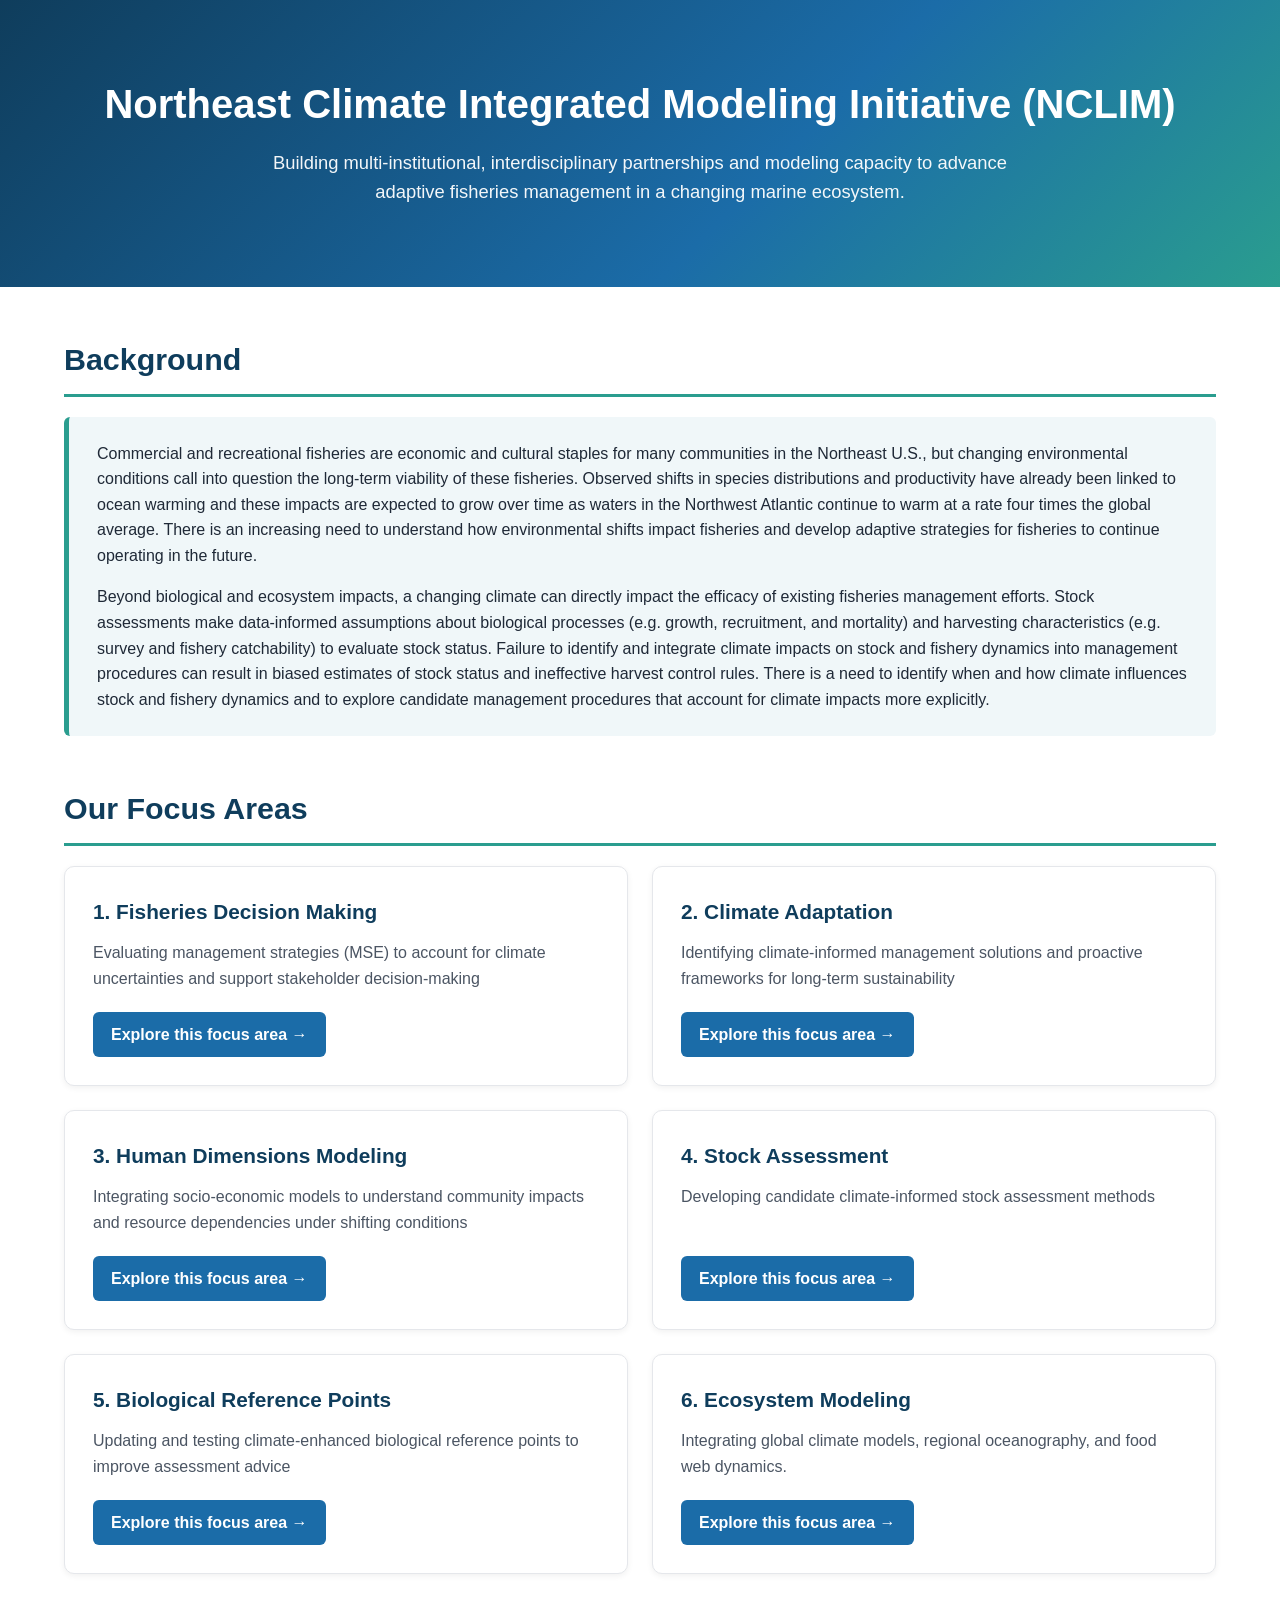
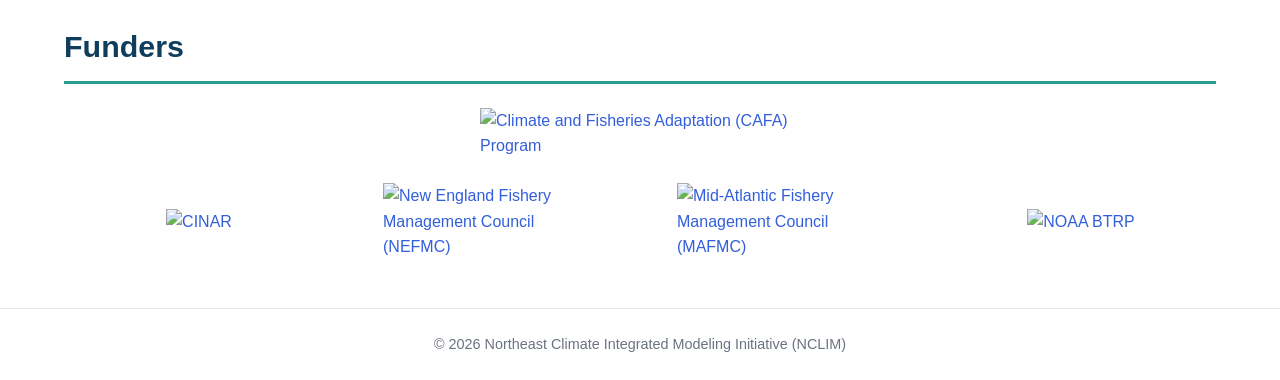
==== index.html @ 7ad449fa "first commit, testing of html file" ====
<!DOCTYPE html>
<html lang="en">
<head>
  <meta charset="UTF-8">
  <meta name="viewport" content="width=device-width, initial-scale=1.0">
  <title>Northeast Climate Integrated Modeling Initiative (NCLIM)</title>
  <style>
    /* ===== Base ===== */
    * {
      margin: 0;
      padding: 0;
      box-sizing: border-box;
    }

    body {
      font-family: -apple-system, BlinkMacSystemFont, "Segoe UI", Roboto, Helvetica, Arial, sans-serif;
      line-height: 1.6;
      color: #1f2937;
      background-color: #ffffff;
    }

    .container {
      max-width: 1200px;
      margin: 0 auto;
      padding: 0 24px;
    }

    a {
      color: #1d4ed8;
      text-decoration: none;
    }
    a:hover {
      text-decoration: underline;
    }

    /* ===== Hero banner ===== */
    .hero-banner {
      background: linear-gradient(135deg, #0f3d5c 0%, #1b6ca8 60%, #2a9d8f 100%);
      color: #ffffff;
      text-align: center;
      padding: 80px 24px;
    }

    .hero-banner h1 {
      font-size: 2.5rem;
      font-weight: 700;
      margin-bottom: 20px;
      line-height: 1.2;
    }

    .hero-banner p {
      font-size: 1.15rem;
      max-width: 800px;
      margin: 0 auto;
      opacity: 0.95;
    }

    /* ===== Section headings ===== */
    .background-heading {
      font-size: 1.9rem;
      font-weight: 700;
      color: #0f3d5c;
      margin: 48px 0 20px;
      padding-bottom: 10px;
      border-bottom: 3px solid #2a9d8f;
    }

    /* ===== Background callout ===== */
    .background-callout {
      background-color: #f0f7f9;
      border-left: 5px solid #2a9d8f;
      border-radius: 6px;
      padding: 24px 28px;
      margin-bottom: 40px;
    }

    .background-callout p {
      margin-bottom: 16px;
    }
    .background-callout p:last-child {
      margin-bottom: 0;
    }

    /* ===== Focus Areas ===== */
    .FocusArea-callout h2 {
      font-size: 1.9rem;
      font-weight: 700;
      color: #0f3d5c;
      margin: 48px 0 24px;
    }

    .grid {
      display: grid;
      grid-template-columns: 1fr;
      gap: 24px;
      margin-bottom: 24px;
    }

    @media (min-width: 768px) {
      .grid {
        grid-template-columns: repeat(2, 1fr);
      }
    }

    .category-card {
      background-color: #ffffff;
      border: 1px solid #e5e7eb;
      border-radius: 10px;
      box-shadow: 0 2px 6px rgba(0, 0, 0, 0.06);
      transition: box-shadow 0.2s ease, transform 0.2s ease;
      height: 100%;
    }

    .category-card:hover {
      box-shadow: 0 6px 16px rgba(0, 0, 0, 0.12);
      transform: translateY(-2px);
    }

    .card-body {
      padding: 28px;
      display: flex;
      flex-direction: column;
      height: 100%;
    }

    .card-body h3 {
      font-size: 1.3rem;
      color: #0f3d5c;
      margin-bottom: 12px;
    }

    .card-body p {
      margin-bottom: 20px;
      flex-grow: 1;
      color: #4b5563;
    }

    .btn-nclim {
      display: inline-block;
      background-color: #1b6ca8;
      color: #ffffff;
      padding: 10px 18px;
      border-radius: 6px;
      font-weight: 600;
      transition: background-color 0.2s ease;
      align-self: flex-start;
    }

    .btn-nclim:hover {
      background-color: #0f4d7a;
      text-decoration: none;
    }

    /* ===== Funders ===== */
    .funder-row-single {
      display: flex;
      justify-content: center;
      align-items: center;
      margin: 24px 0;
    }

    .funders-grid {
      display: grid;
      grid-template-columns: 1fr;
      gap: 24px;
      justify-items: center;
      align-items: center;
      margin-bottom: 48px;
    }

    @media (min-width: 768px) {
      .funders-grid {
        grid-template-columns: repeat(2, 1fr);
      }
    }

    @media (min-width: 1024px) {
      .funders-grid {
        grid-template-columns: repeat(4, 1fr);
      }
    }

    .funder-card {
      max-width: 220px;
      height: auto;
      opacity: 0.9;
      transition: opacity 0.2s ease;
    }
    .funder-card:hover {
      opacity: 1;
    }

    .funder-card-large {
      max-width: 320px;
      height: auto;
      opacity: 0.9;
      transition: opacity 0.2s ease;
    }
    .funder-card-large:hover {
      opacity: 1;
    }

    /* ===== Footer ===== */
    .site-footer {
      margin-top: 48px;
      padding: 24px 0;
      text-align: center;
      color: #6b7280;
      font-size: 0.9rem;
      border-top: 1px solid #e5e7eb;
    }
  </style>
</head>
<body>

  <!-- Hero Banner -->
  <section class="hero-banner">
    <h1>Northeast Climate Integrated Modeling Initiative (NCLIM)</h1>
    <p>Building multi-institutional, interdisciplinary partnerships and modeling capacity to advance adaptive fisheries management in a changing marine ecosystem.</p>
  </section>

  <div class="container">

    <!-- Background -->
    <h2 class="background-heading">Background</h2>

    <div class="background-callout">
      <p>Commercial and recreational fisheries are economic and cultural staples for many communities in the Northeast U.S., but changing environmental conditions call into question the long-term viability of these fisheries. Observed shifts in species distributions and productivity have already been linked to ocean warming and these impacts are expected to grow over time as waters in the Northwest Atlantic continue to warm at a rate four times the global average. There is an increasing need to understand how environmental shifts impact fisheries and develop adaptive strategies for fisheries to continue operating in the future.</p>
      <p>Beyond biological and ecosystem impacts, a changing climate can directly impact the efficacy of existing fisheries management efforts. Stock assessments make data-informed assumptions about biological processes (e.g. growth, recruitment, and mortality) and harvesting characteristics (e.g. survey and fishery catchability) to evaluate stock status. Failure to identify and integrate climate impacts on stock and fishery dynamics into management procedures can result in biased estimates of stock status and ineffective harvest control rules. There is a need to identify when and how climate influences stock and fishery dynamics and to explore candidate management procedures that account for climate impacts more explicitly.</p>
    </div>

    <!-- Focus Areas -->
    <h2 class="background-heading">Our Focus Areas</h2>

    <div class="grid">
      <div class="category-card">
        <div class="card-body">
          <h3>1. Fisheries Decision Making</h3>
          <p>Evaluating management strategies (MSE) to account for climate uncertainties and support stakeholder decision-making</p>
          <a class="btn-nclim" href="FisheriesDecisionMaking.html">Explore this focus area →</a>
        </div>
      </div>

      <div class="category-card">
        <div class="card-body">
          <h3>2. Climate Adaptation</h3>
          <p>Identifying climate-informed management solutions and proactive frameworks for long-term sustainability</p>
          <a class="btn-nclim" href="ClimateAdaptation.html">Explore this focus area →</a>
        </div>
      </div>

      <div class="category-card">
        <div class="card-body">
          <h3>3. Human Dimensions Modeling</h3>
          <p>Integrating socio-economic models to understand community impacts and resource dependencies under shifting conditions</p>
          <a class="btn-nclim" href="HumanDimensionsModeling.html">Explore this focus area →</a>
        </div>
      </div>

      <div class="category-card">
        <div class="card-body">
          <h3>4. Stock Assessment</h3>
          <p>Developing candidate climate-informed stock assessment methods</p>
          <a class="btn-nclim" href="StockAssessment.html">Explore this focus area →</a>
        </div>
      </div>

      <div class="category-card">
        <div class="card-body">
          <h3>5. Biological Reference Points</h3>
          <p>Updating and testing climate-enhanced biological reference points to improve assessment advice</p>
          <a class="btn-nclim" href="BiologicalReferencePoints.html">Explore this focus area →</a>
        </div>
      </div>

      <div class="category-card">
        <div class="card-body">
          <h3>6. Ecosystem Modeling</h3>
          <p>Integrating global climate models, regional oceanography, and food web dynamics.</p>
          <a class="btn-nclim" href="EcosystemModeling.html">Explore this focus area →</a>
        </div>
      </div>
    </div>

    <!-- Funders -->
    <h2 class="background-heading">Funders</h2>

    <div class="funder-row-single">
      <a href="#" target="_blank" rel="noopener">
        <img class="funder-card-large" src="Figures/Funders/CAFA_1.png" alt="Climate and Fisheries Adaptation (CAFA) Program">
      </a>
    </div>

    <div class="funders-grid">
      <a href="#" target="_blank" rel="noopener">
        <img class="funder-card" src="Figures/Funders/CINAR.png" alt="CINAR">
      </a>
      <a href="#" target="_blank" rel="noopener">
        <img class="funder-card" src="Figures/Funders/NEFMC1.png" alt="New England Fishery Management Council (NEFMC)">
      </a>
      <a href="#" target="_blank" rel="noopener">
        <img class="funder-card" src="Figures/Funders/MAFMC.png" alt="Mid-Atlantic Fishery Management Council (MAFMC)">
      </a>
      <a href="#" target="_blank" rel="noopener">
        <img class="funder-card" src="Figures/Funders/NOAA_BTRP.png" alt="NOAA BTRP">
      </a>
    </div>

  </div>

  <footer class="site-footer">
    <p>© <span id="year"></span> Northeast Climate Integrated Modeling Initiative (NCLIM)</p>
  </footer>

  <script>
    document.getElementById("year").textContent = new Date().getFullYear();
  </script>

</body>
</html>
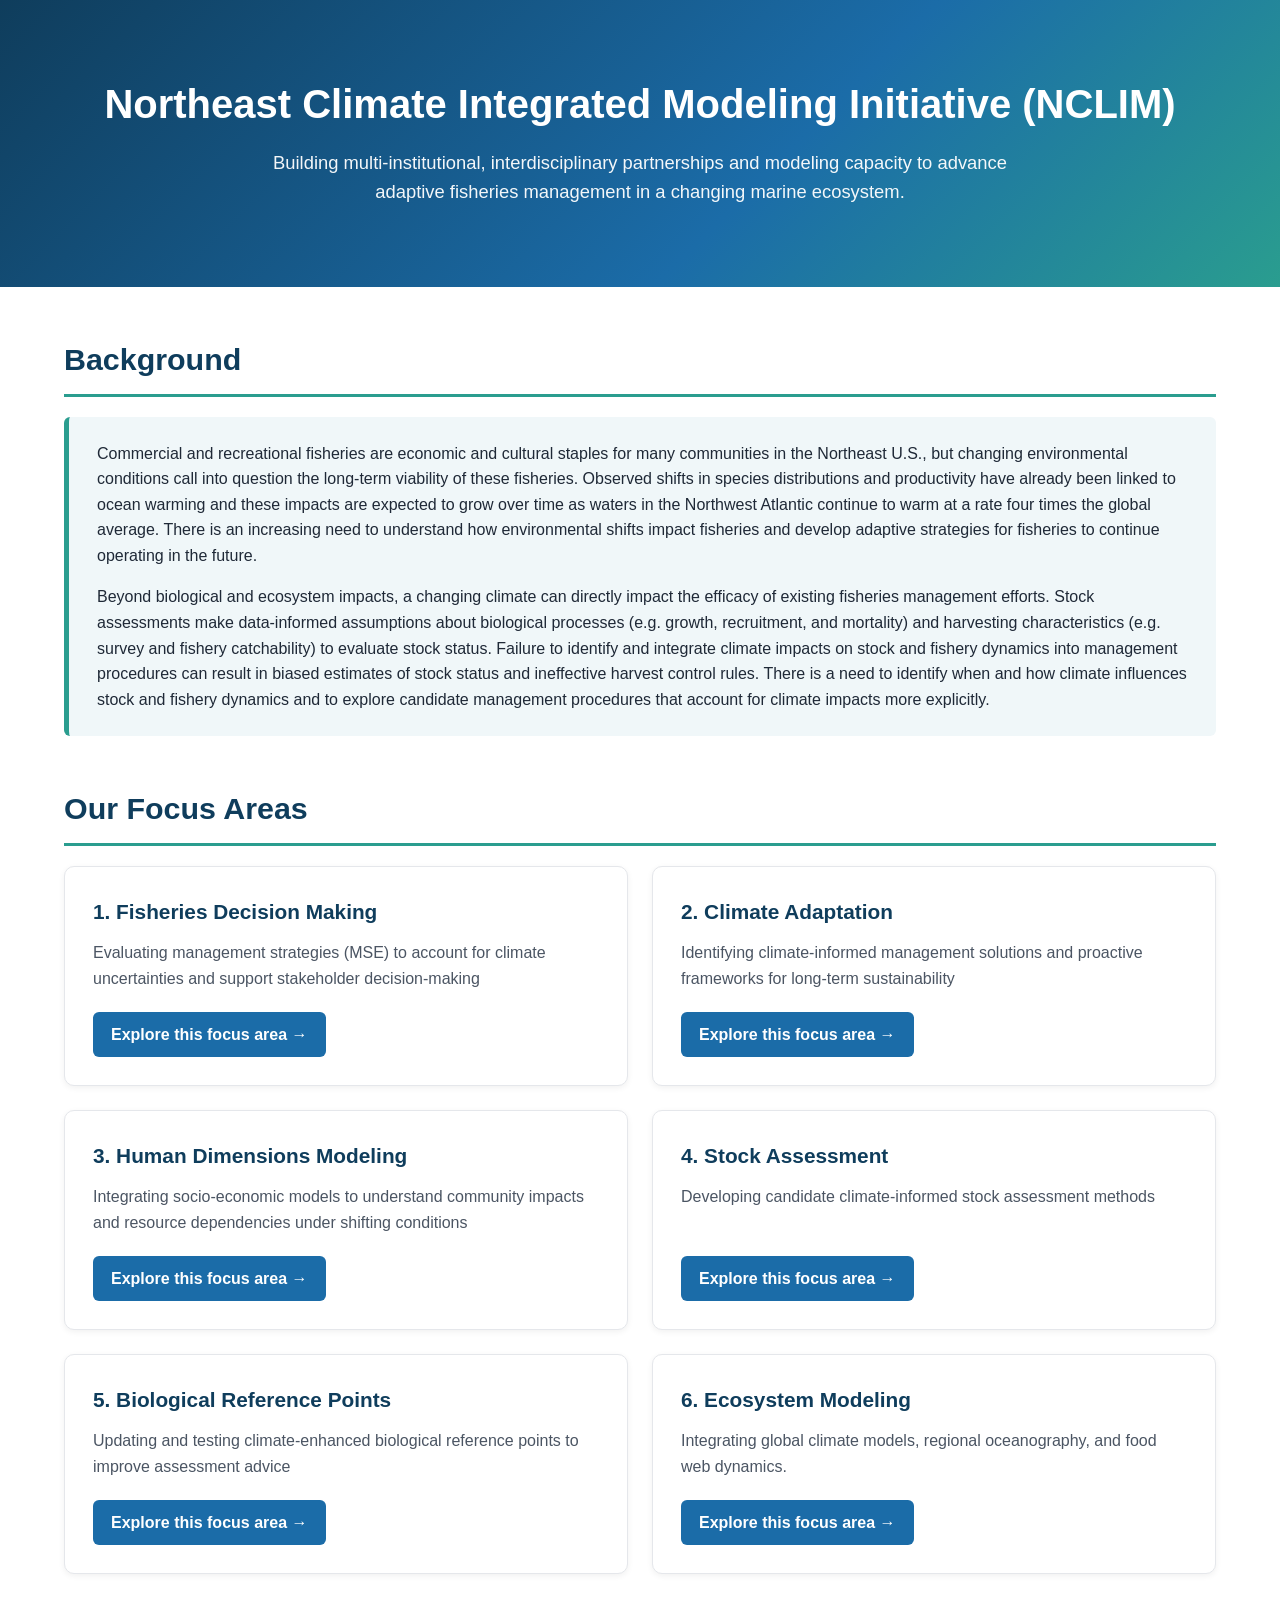
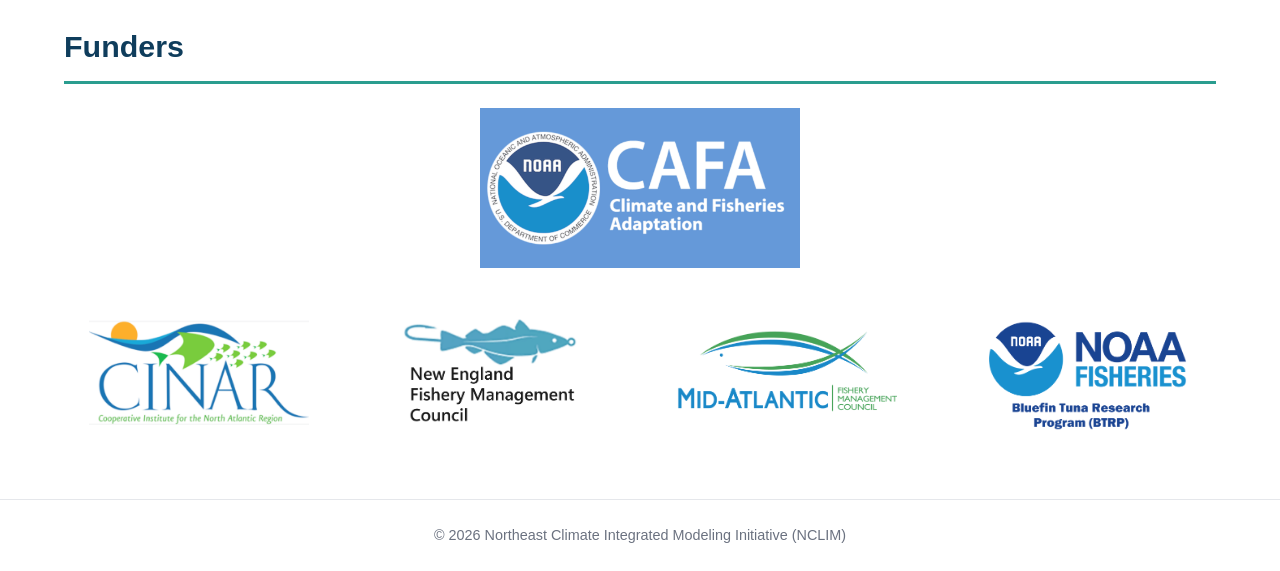
==== commit fdd3e387: "Initial commit, transferring html file from connect cloud repo to GitHub pages repo" ====
--- a/index.html
+++ b/index.html
@@ -286,22 +286,22 @@
     <h2 class="background-heading">Funders</h2>
 
     <div class="funder-row-single">
-      <a href="#" target="_blank" rel="noopener">
+      <a href="https://cpo.noaa.gov/divisions-programs/climate-and-societal-interactions/the-adaptation-sciences-program/climate-and-fisheries-adaptation-program/" target="_blank" rel="noopener">
         <img class="funder-card-large" src="Figures/Funders/CAFA_1.png" alt="Climate and Fisheries Adaptation (CAFA) Program">
       </a>
     </div>
 
     <div class="funders-grid">
-      <a href="#" target="_blank" rel="noopener">
+      <a href="https://website.whoi.edu/cinar/" target="_blank" rel="noopener">
         <img class="funder-card" src="Figures/Funders/CINAR.png" alt="CINAR">
       </a>
-      <a href="#" target="_blank" rel="noopener">
+      <a href="https://www.nefmc.org/" target="_blank" rel="noopener">
         <img class="funder-card" src="Figures/Funders/NEFMC1.png" alt="New England Fishery Management Council (NEFMC)">
       </a>
-      <a href="#" target="_blank" rel="noopener">
+      <a href="https://www.mafmc.org/" target="_blank" rel="noopener">
         <img class="funder-card" src="Figures/Funders/MAFMC.png" alt="Mid-Atlantic Fishery Management Council (MAFMC)">
       </a>
-      <a href="#" target="_blank" rel="noopener">
+      <a href="https://www.fisheries.noaa.gov/grant/bluefin-tuna-research-program" target="_blank" rel="noopener">
         <img class="funder-card" src="Figures/Funders/NOAA_BTRP.png" alt="NOAA BTRP">
       </a>
     </div>
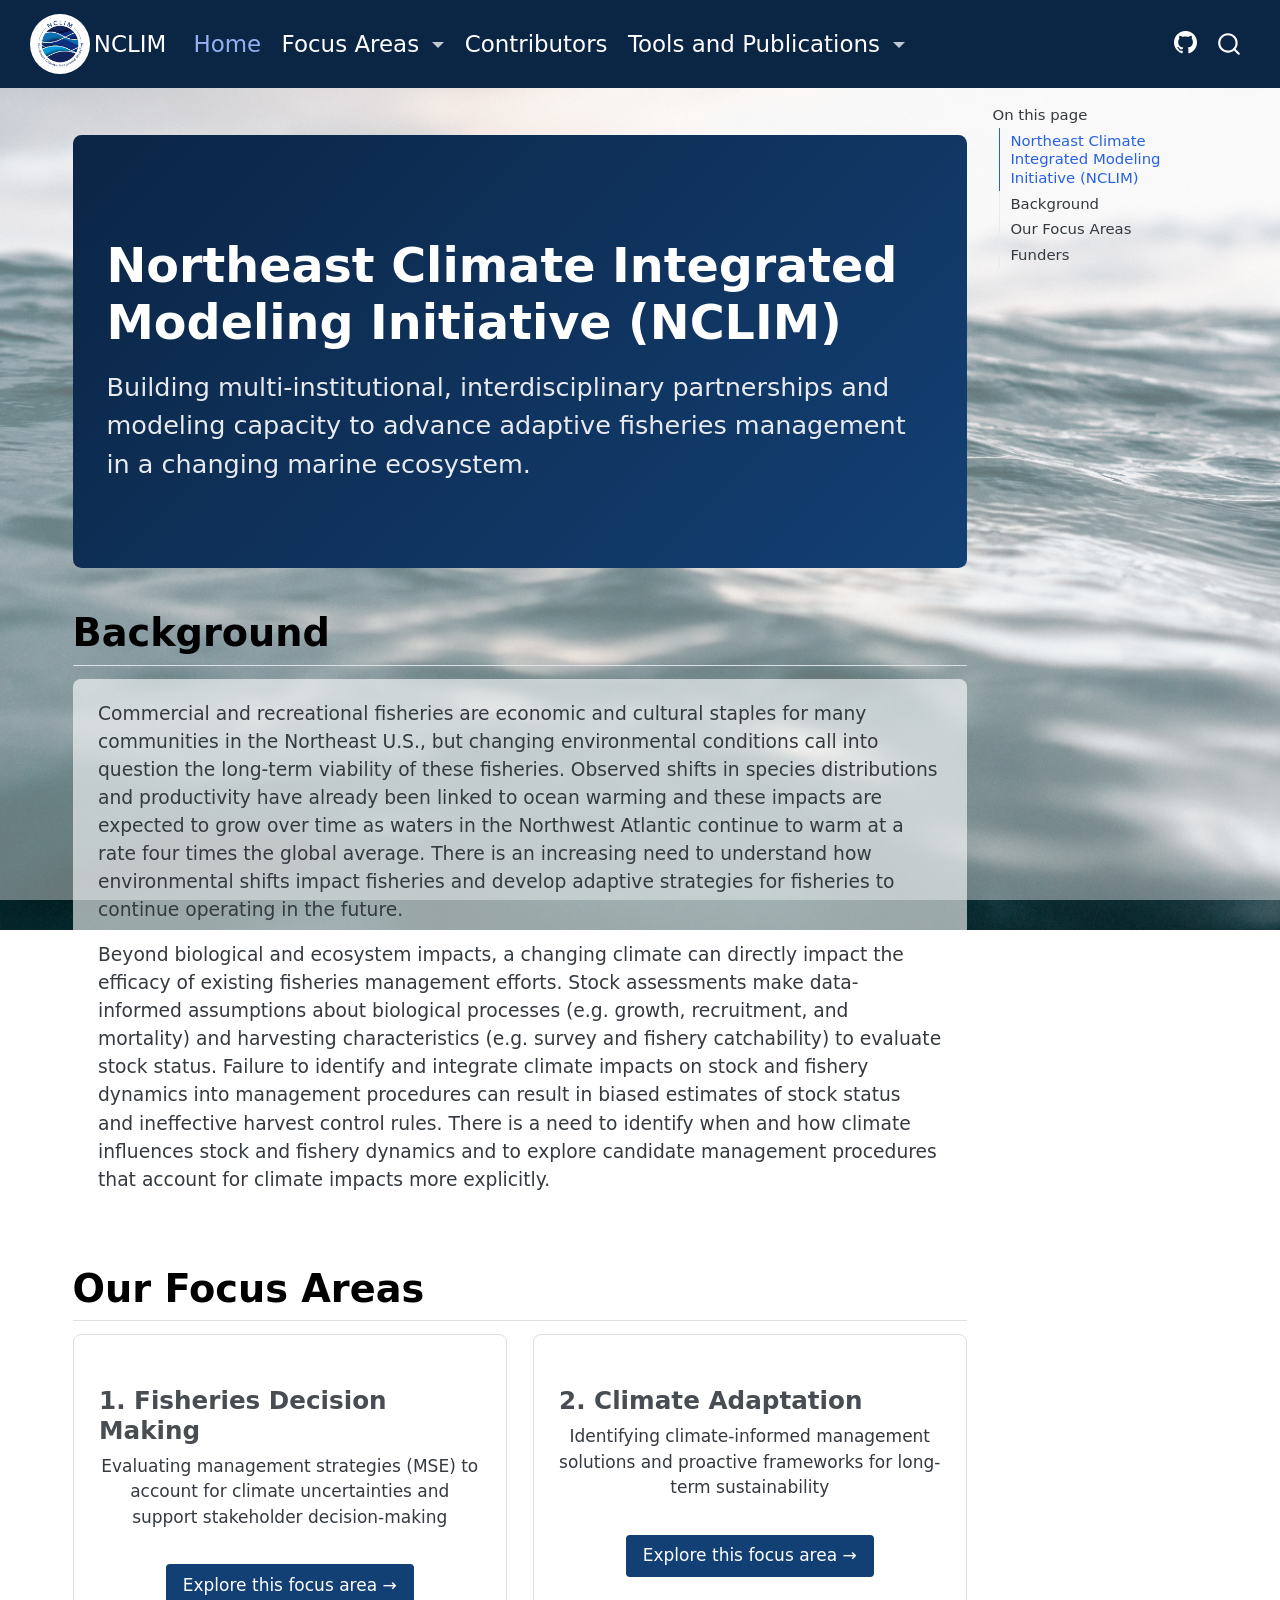
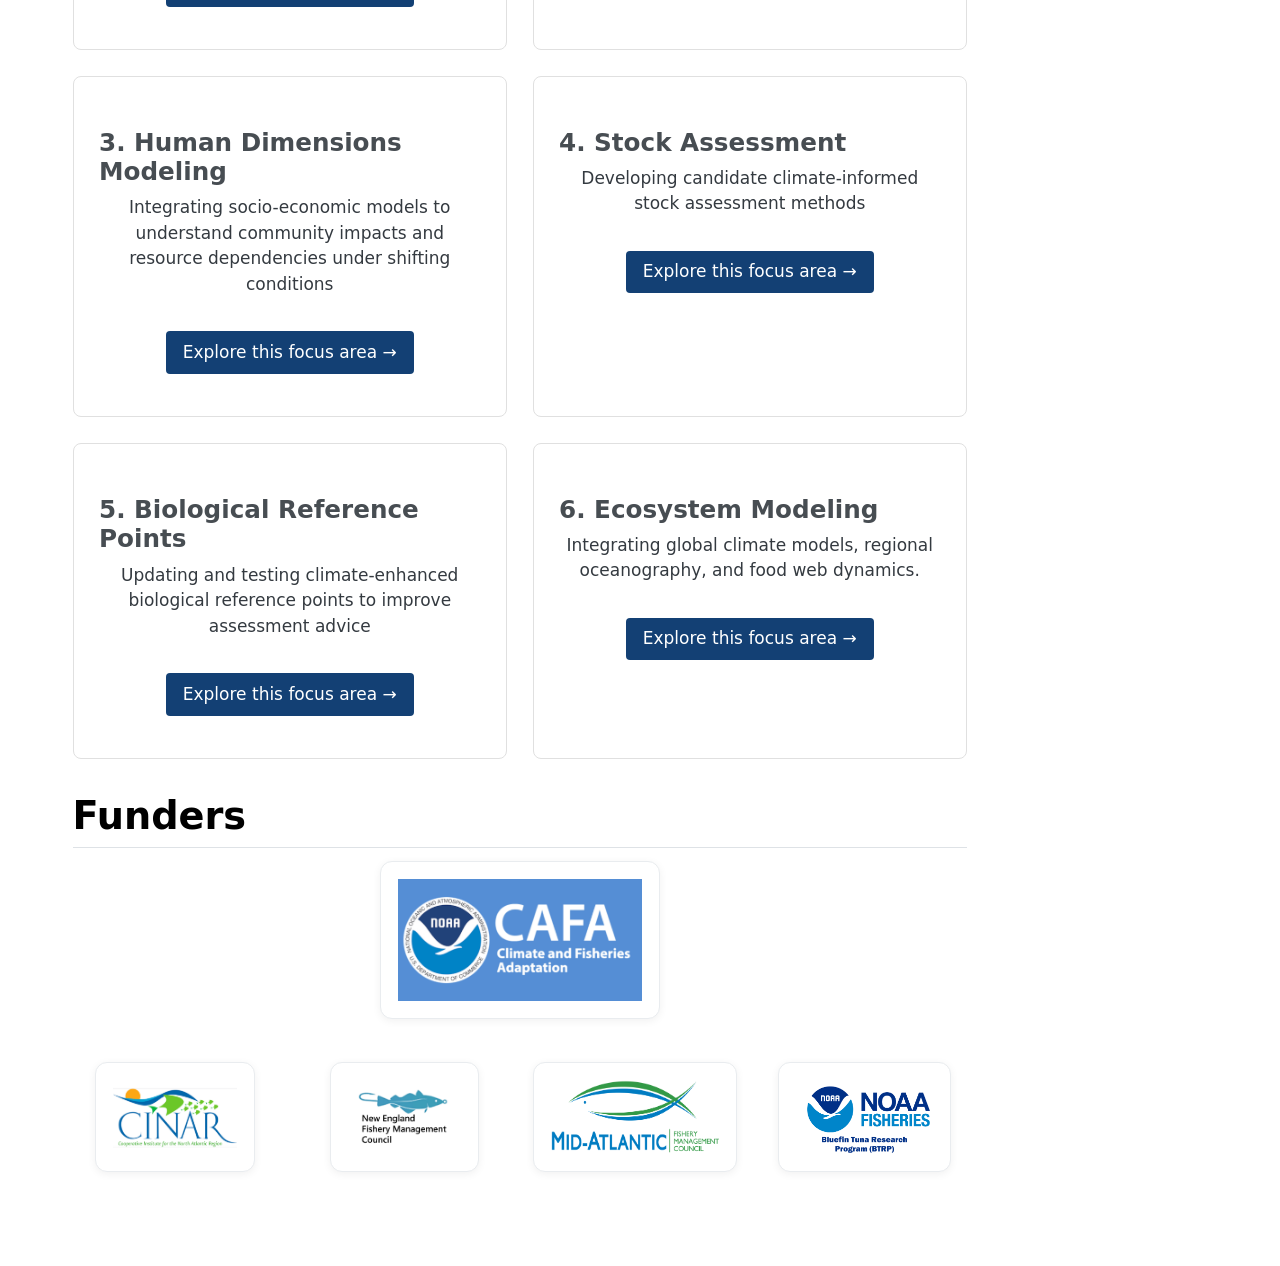
==== commit 6c9c7887: "linked to styles.css file to format properly" ====
--- a/index.html
+++ b/index.html
@@ -1,320 +1,682 @@
 <!DOCTYPE html>
-<html lang="en">
-<head>
-  <meta charset="UTF-8">
-  <meta name="viewport" content="width=device-width, initial-scale=1.0">
-  <title>Northeast Climate Integrated Modeling Initiative (NCLIM)</title>
-  <style>
-    /* ===== Base ===== */
-    * {
-      margin: 0;
-      padding: 0;
-      box-sizing: border-box;
-    }
-
-    body {
-      font-family: -apple-system, BlinkMacSystemFont, "Segoe UI", Roboto, Helvetica, Arial, sans-serif;
-      line-height: 1.6;
-      color: #1f2937;
-      background-color: #ffffff;
-    }
-
-    .container {
-      max-width: 1200px;
-      margin: 0 auto;
-      padding: 0 24px;
-    }
-
-    a {
-      color: #1d4ed8;
-      text-decoration: none;
-    }
-    a:hover {
-      text-decoration: underline;
-    }
-
-    /* ===== Hero banner ===== */
-    .hero-banner {
-      background: linear-gradient(135deg, #0f3d5c 0%, #1b6ca8 60%, #2a9d8f 100%);
-      color: #ffffff;
-      text-align: center;
-      padding: 80px 24px;
-    }
-
-    .hero-banner h1 {
-      font-size: 2.5rem;
-      font-weight: 700;
-      margin-bottom: 20px;
-      line-height: 1.2;
-    }
-
-    .hero-banner p {
-      font-size: 1.15rem;
-      max-width: 800px;
-      margin: 0 auto;
-      opacity: 0.95;
-    }
-
-    /* ===== Section headings ===== */
-    .background-heading {
-      font-size: 1.9rem;
-      font-weight: 700;
-      color: #0f3d5c;
-      margin: 48px 0 20px;
-      padding-bottom: 10px;
-      border-bottom: 3px solid #2a9d8f;
-    }
-
-    /* ===== Background callout ===== */
-    .background-callout {
-      background-color: #f0f7f9;
-      border-left: 5px solid #2a9d8f;
-      border-radius: 6px;
-      padding: 24px 28px;
-      margin-bottom: 40px;
-    }
-
-    .background-callout p {
-      margin-bottom: 16px;
-    }
-    .background-callout p:last-child {
-      margin-bottom: 0;
-    }
-
-    /* ===== Focus Areas ===== */
-    .FocusArea-callout h2 {
-      font-size: 1.9rem;
-      font-weight: 700;
-      color: #0f3d5c;
-      margin: 48px 0 24px;
-    }
-
-    .grid {
-      display: grid;
-      grid-template-columns: 1fr;
-      gap: 24px;
-      margin-bottom: 24px;
-    }
-
-    @media (min-width: 768px) {
-      .grid {
-        grid-template-columns: repeat(2, 1fr);
-      }
-    }
-
-    .category-card {
-      background-color: #ffffff;
-      border: 1px solid #e5e7eb;
-      border-radius: 10px;
-      box-shadow: 0 2px 6px rgba(0, 0, 0, 0.06);
-      transition: box-shadow 0.2s ease, transform 0.2s ease;
-      height: 100%;
-    }
-
-    .category-card:hover {
-      box-shadow: 0 6px 16px rgba(0, 0, 0, 0.12);
-      transform: translateY(-2px);
-    }
-
-    .card-body {
-      padding: 28px;
-      display: flex;
-      flex-direction: column;
-      height: 100%;
-    }
-
-    .card-body h3 {
-      font-size: 1.3rem;
-      color: #0f3d5c;
-      margin-bottom: 12px;
-    }
-
-    .card-body p {
-      margin-bottom: 20px;
-      flex-grow: 1;
-      color: #4b5563;
-    }
-
-    .btn-nclim {
-      display: inline-block;
-      background-color: #1b6ca8;
-      color: #ffffff;
-      padding: 10px 18px;
-      border-radius: 6px;
-      font-weight: 600;
-      transition: background-color 0.2s ease;
-      align-self: flex-start;
-    }
-
-    .btn-nclim:hover {
-      background-color: #0f4d7a;
-      text-decoration: none;
-    }
-
-    /* ===== Funders ===== */
-    .funder-row-single {
-      display: flex;
-      justify-content: center;
-      align-items: center;
-      margin: 24px 0;
-    }
-
-    .funders-grid {
-      display: grid;
-      grid-template-columns: 1fr;
-      gap: 24px;
-      justify-items: center;
-      align-items: center;
-      margin-bottom: 48px;
-    }
-
-    @media (min-width: 768px) {
-      .funders-grid {
-        grid-template-columns: repeat(2, 1fr);
-      }
-    }
-
-    @media (min-width: 1024px) {
-      .funders-grid {
-        grid-template-columns: repeat(4, 1fr);
-      }
-    }
-
-    .funder-card {
-      max-width: 220px;
-      height: auto;
-      opacity: 0.9;
-      transition: opacity 0.2s ease;
-    }
-    .funder-card:hover {
-      opacity: 1;
-    }
-
-    .funder-card-large {
-      max-width: 320px;
-      height: auto;
-      opacity: 0.9;
-      transition: opacity 0.2s ease;
-    }
-    .funder-card-large:hover {
-      opacity: 1;
-    }
-
-    /* ===== Footer ===== */
-    .site-footer {
-      margin-top: 48px;
-      padding: 24px 0;
-      text-align: center;
-      color: #6b7280;
-      font-size: 0.9rem;
-      border-top: 1px solid #e5e7eb;
-    }
-  </style>
+<html xmlns="http://www.w3.org/1999/xhtml" lang="en" xml:lang="en"><head>
+  
+<link rel="stylesheet" href="styles.css">
+
+<meta charset="utf-8">
+<meta name="generator" content="quarto-1.7.31">
+
+<meta name="viewport" content="width=device-width, initial-scale=1.0, user-scalable=yes">
+
+
+<title>NCLIM</title>
+<style>
+code{white-space: pre-wrap;}
+span.smallcaps{font-variant: small-caps;}
+div.columns{display: flex; gap: min(4vw, 1.5em);}
+div.column{flex: auto; overflow-x: auto;}
+div.hanging-indent{margin-left: 1.5em; text-indent: -1.5em;}
+ul.task-list{list-style: none;}
+ul.task-list li input[type="checkbox"] {
+  width: 0.8em;
+  margin: 0 0.8em 0.2em -1em; /* quarto-specific, see https://github.com/quarto-dev/quarto-cli/issues/4556 */ 
+  vertical-align: middle;
+}
+</style>
+
+
+<script src="site_libs/quarto-nav/quarto-nav.js"></script>
+<script src="site_libs/quarto-nav/headroom.min.js"></script>
+<script src="site_libs/clipboard/clipboard.min.js"></script>
+<script src="site_libs/quarto-search/autocomplete.umd.js"></script>
+<script src="site_libs/quarto-search/fuse.min.js"></script>
+<script src="site_libs/quarto-search/quarto-search.js"></script>
+<meta name="quarto:offset" content="./">
+<link href="./Figures/NCLIM_logo.png" rel="icon" type="image/png">
+<script src="site_libs/quarto-html/quarto.js" type="module"></script>
+<script src="site_libs/quarto-html/tabsets/tabsets.js" type="module"></script>
+<script src="site_libs/quarto-html/popper.min.js"></script>
+<script src="site_libs/quarto-html/tippy.umd.min.js"></script>
+<script src="site_libs/quarto-html/anchor.min.js"></script>
+<link href="site_libs/quarto-html/tippy.css" rel="stylesheet">
+<link href="site_libs/quarto-html/quarto-syntax-highlighting-e1a5c8363afafaef2c763b6775fbf3ca.css" rel="stylesheet" id="quarto-text-highlighting-styles">
+<script src="site_libs/bootstrap/bootstrap.min.js"></script>
+<link href="site_libs/bootstrap/bootstrap-icons.css" rel="stylesheet">
+<link href="site_libs/bootstrap/bootstrap-fe22d0e00b47e31b9695b964cd763892.min.css" rel="stylesheet" append-hash="true" id="quarto-bootstrap" data-mode="light">
+<script id="quarto-search-options" type="application/json">{
+  "location": "navbar",
+  "copy-button": false,
+  "collapse-after": 3,
+  "panel-placement": "end",
+  "type": "overlay",
+  "limit": 50,
+  "keyboard-shortcut": [
+    "f",
+    "/",
+    "s"
+  ],
+  "show-item-context": false,
+  "language": {
+    "search-no-results-text": "No results",
+    "search-matching-documents-text": "matching documents",
+    "search-copy-link-title": "Copy link to search",
+    "search-hide-matches-text": "Hide additional matches",
+    "search-more-match-text": "more match in this document",
+    "search-more-matches-text": "more matches in this document",
+    "search-clear-button-title": "Clear",
+    "search-text-placeholder": "",
+    "search-detached-cancel-button-title": "Cancel",
+    "search-submit-button-title": "Submit",
+    "search-label": "Search"
+  }
+}</script>
+
+
+<link rel="stylesheet" href="styles.css">
 </head>
-<body>
-
-  <!-- Hero Banner -->
-  <section class="hero-banner">
-    <h1>Northeast Climate Integrated Modeling Initiative (NCLIM)</h1>
-    <p>Building multi-institutional, interdisciplinary partnerships and modeling capacity to advance adaptive fisheries management in a changing marine ecosystem.</p>
-  </section>
-
-  <div class="container">
-
-    <!-- Background -->
-    <h2 class="background-heading">Background</h2>
-
-    <div class="background-callout">
-      <p>Commercial and recreational fisheries are economic and cultural staples for many communities in the Northeast U.S., but changing environmental conditions call into question the long-term viability of these fisheries. Observed shifts in species distributions and productivity have already been linked to ocean warming and these impacts are expected to grow over time as waters in the Northwest Atlantic continue to warm at a rate four times the global average. There is an increasing need to understand how environmental shifts impact fisheries and develop adaptive strategies for fisheries to continue operating in the future.</p>
-      <p>Beyond biological and ecosystem impacts, a changing climate can directly impact the efficacy of existing fisheries management efforts. Stock assessments make data-informed assumptions about biological processes (e.g. growth, recruitment, and mortality) and harvesting characteristics (e.g. survey and fishery catchability) to evaluate stock status. Failure to identify and integrate climate impacts on stock and fishery dynamics into management procedures can result in biased estimates of stock status and ineffective harvest control rules. There is a need to identify when and how climate influences stock and fishery dynamics and to explore candidate management procedures that account for climate impacts more explicitly.</p>
+
+<body class="nav-fixed quarto-light">
+
+<div id="quarto-search-results"></div>
+  <header id="quarto-header" class="headroom fixed-top">
+    <nav class="navbar navbar-expand-lg " data-bs-theme="dark">
+      <div class="navbar-container container-fluid">
+      <div class="navbar-brand-container mx-auto">
+    <a href="./index.html" class="navbar-brand navbar-brand-logo">
+    <img src="./Figures/NCLIM_logo.png" alt="" class="navbar-logo">
+    </a>
+    <a class="navbar-brand" href="./index.html">
+    <span class="navbar-title">NCLIM</span>
+    </a>
+  </div>
+            <div id="quarto-search" class="" title="Search"></div>
+          <button class="navbar-toggler" type="button" data-bs-toggle="collapse" data-bs-target="#navbarCollapse" aria-controls="navbarCollapse" role="menu" aria-expanded="false" aria-label="Toggle navigation" onclick="if (window.quartoToggleHeadroom) { window.quartoToggleHeadroom(); }">
+  <span class="navbar-toggler-icon"></span>
+</button>
+          <div class="collapse navbar-collapse" id="navbarCollapse">
+            <ul class="navbar-nav navbar-nav-scroll me-auto">
+  <li class="nav-item">
+    <a class="nav-link active" href="./index.html" aria-current="page"> 
+<span class="menu-text">Home</span></a>
+  </li>  
+  <li class="nav-item dropdown ">
+    <a class="nav-link dropdown-toggle" href="#" id="nav-menu-focus-areas" role="link" data-bs-toggle="dropdown" aria-expanded="false">
+ <span class="menu-text">Focus Areas</span>
+    </a>
+    <ul class="dropdown-menu" aria-labelledby="nav-menu-focus-areas">    
+        <li>
+    <a class="dropdown-item" href="./FisheriesDecisionMaking.html">
+ <span class="dropdown-text">Fisheries Decision Making</span></a>
+  </li>  
+        <li>
+    <a class="dropdown-item" href="./ClimateAdaptation.html">
+ <span class="dropdown-text">Climate Adaptation</span></a>
+  </li>  
+        <li>
+    <a class="dropdown-item" href="./HumanDimensionsModeling.qmd">
+ <span class="dropdown-text">Human Dimensions Modeling</span></a>
+  </li>  
+        <li>
+    <a class="dropdown-item" href="./BiologicalReferencePoints.html">
+ <span class="dropdown-text">Biological Reference Points</span></a>
+  </li>  
+        <li>
+    <a class="dropdown-item" href="./StockAssessment.qmd">
+ <span class="dropdown-text">Stock Assessment</span></a>
+  </li>  
+        <li>
+    <a class="dropdown-item" href="./EcosystemModeling.qmd">
+ <span class="dropdown-text">Ecosystem Modeling</span></a>
+  </li>  
+    </ul>
+  </li>
+  <li class="nav-item">
+    <a class="nav-link" href="./Contributors.html"> 
+<span class="menu-text">Contributors</span></a>
+  </li>  
+  <li class="nav-item dropdown ">
+    <a class="nav-link dropdown-toggle" href="#" id="nav-menu-tools-and-publications" role="link" data-bs-toggle="dropdown" aria-expanded="false">
+ <span class="menu-text">Tools and Publications</span>
+    </a>
+    <ul class="dropdown-menu" aria-labelledby="nav-menu-tools-and-publications">    
+        <li>
+    <a class="dropdown-item" href="./publications.html">
+ <span class="dropdown-text">Peer-Reviewed Publications</span></a>
+  </li>  
+        <li>
+    <a class="dropdown-item" href="./whitepapers.html">
+ <span class="dropdown-text">Reports and White Papers</span></a>
+  </li>  
+        <li>
+    <a class="dropdown-item" href="./projects.html">
+ <span class="dropdown-text">Project Pages</span></a>
+  </li>  
+    </ul>
+  </li>
+</ul>
+            <ul class="navbar-nav navbar-nav-scroll ms-auto">
+  <li class="nav-item compact">
+    <a class="nav-link" href="https://github.com/Northeast-Climate-Integrated-Modeling"> <i class="bi bi-github" role="img">
+</i> 
+<span class="menu-text"></span></a>
+  </li>  
+</ul>
+          </div> <!-- /navcollapse -->
+            <div class="quarto-navbar-tools">
+</div>
+      </div> <!-- /container-fluid -->
+    </nav>
+</header>
+<!-- content -->
+<div id="quarto-content" class="quarto-container page-columns page-rows-contents page-layout-full page-navbar">
+<!-- sidebar -->
+<!-- margin-sidebar -->
+    <div id="quarto-margin-sidebar" class="sidebar margin-sidebar">
+        <nav id="TOC" role="doc-toc" class="toc-active">
+    <h2 id="toc-title">On this page</h2>
+   
+  <ul>
+  <li><a href="#northeast-climate-integrated-modeling-initiative-nclim" id="toc-northeast-climate-integrated-modeling-initiative-nclim" class="nav-link active" data-scroll-target="#northeast-climate-integrated-modeling-initiative-nclim">Northeast Climate Integrated Modeling Initiative (NCLIM)</a></li>
+  <li><a href="#background" id="toc-background" class="nav-link" data-scroll-target="#background">Background</a></li>
+  <li><a href="#our-focus-areas" id="toc-our-focus-areas" class="nav-link" data-scroll-target="#our-focus-areas">Our Focus Areas</a></li>
+  <li><a href="#funders" id="toc-funders" class="nav-link" data-scroll-target="#funders">Funders</a></li>
+  </ul>
+</nav>
     </div>
-
-    <!-- Focus Areas -->
-    <h2 class="background-heading">Our Focus Areas</h2>
-
-    <div class="grid">
-      <div class="category-card">
-        <div class="card-body">
-          <h3>1. Fisheries Decision Making</h3>
-          <p>Evaluating management strategies (MSE) to account for climate uncertainties and support stakeholder decision-making</p>
-          <a class="btn-nclim" href="FisheriesDecisionMaking.html">Explore this focus area →</a>
-        </div>
-      </div>
-
-      <div class="category-card">
-        <div class="card-body">
-          <h3>2. Climate Adaptation</h3>
-          <p>Identifying climate-informed management solutions and proactive frameworks for long-term sustainability</p>
-          <a class="btn-nclim" href="ClimateAdaptation.html">Explore this focus area →</a>
-        </div>
-      </div>
-
-      <div class="category-card">
-        <div class="card-body">
-          <h3>3. Human Dimensions Modeling</h3>
-          <p>Integrating socio-economic models to understand community impacts and resource dependencies under shifting conditions</p>
-          <a class="btn-nclim" href="HumanDimensionsModeling.html">Explore this focus area →</a>
-        </div>
-      </div>
-
-      <div class="category-card">
-        <div class="card-body">
-          <h3>4. Stock Assessment</h3>
-          <p>Developing candidate climate-informed stock assessment methods</p>
-          <a class="btn-nclim" href="StockAssessment.html">Explore this focus area →</a>
-        </div>
-      </div>
-
-      <div class="category-card">
-        <div class="card-body">
-          <h3>5. Biological Reference Points</h3>
-          <p>Updating and testing climate-enhanced biological reference points to improve assessment advice</p>
-          <a class="btn-nclim" href="BiologicalReferencePoints.html">Explore this focus area →</a>
-        </div>
-      </div>
-
-      <div class="category-card">
-        <div class="card-body">
-          <h3>6. Ecosystem Modeling</h3>
-          <p>Integrating global climate models, regional oceanography, and food web dynamics.</p>
-          <a class="btn-nclim" href="EcosystemModeling.html">Explore this focus area →</a>
-        </div>
-      </div>
-    </div>
-
-    <!-- Funders -->
-    <h2 class="background-heading">Funders</h2>
-
-    <div class="funder-row-single">
-      <a href="https://cpo.noaa.gov/divisions-programs/climate-and-societal-interactions/the-adaptation-sciences-program/climate-and-fisheries-adaptation-program/" target="_blank" rel="noopener">
-        <img class="funder-card-large" src="Figures/Funders/CAFA_1.png" alt="Climate and Fisheries Adaptation (CAFA) Program">
-      </a>
-    </div>
-
-    <div class="funders-grid">
-      <a href="https://website.whoi.edu/cinar/" target="_blank" rel="noopener">
-        <img class="funder-card" src="Figures/Funders/CINAR.png" alt="CINAR">
-      </a>
-      <a href="https://www.nefmc.org/" target="_blank" rel="noopener">
-        <img class="funder-card" src="Figures/Funders/NEFMC1.png" alt="New England Fishery Management Council (NEFMC)">
-      </a>
-      <a href="https://www.mafmc.org/" target="_blank" rel="noopener">
-        <img class="funder-card" src="Figures/Funders/MAFMC.png" alt="Mid-Atlantic Fishery Management Council (MAFMC)">
-      </a>
-      <a href="https://www.fisheries.noaa.gov/grant/bluefin-tuna-research-program" target="_blank" rel="noopener">
-        <img class="funder-card" src="Figures/Funders/NOAA_BTRP.png" alt="NOAA BTRP">
-      </a>
-    </div>
-
-  </div>
-
-  <footer class="site-footer">
-    <p>© <span id="year"></span> Northeast Climate Integrated Modeling Initiative (NCLIM)</p>
-  </footer>
-
-  <script>
-    document.getElementById("year").textContent = new Date().getFullYear();
+<!-- main -->
+<main class="content column-page-left" id="quarto-document-content"><header id="title-block-header" class="quarto-title-block"></header>
+
+
+
+
+<section id="northeast-climate-integrated-modeling-initiative-nclim" class="level1 hero-banner">
+<h1>Northeast Climate Integrated Modeling Initiative (NCLIM)</h1>
+<p>Building multi-institutional, interdisciplinary partnerships and modeling capacity to advance adaptive fisheries management in a changing marine ecosystem.</p>
+</section>
+<section id="background" class="level2 background-heading">
+<h2 class="background-heading anchored" data-anchor-id="background">Background</h2>
+<div class="background-callout">
+<p>Commercial and recreational fisheries are economic and cultural staples for many communities in the Northeast U.S., but changing environmental conditions call into question the long-term viability of these fisheries. Observed shifts in species distributions and productivity have already been linked to ocean warming and these impacts are expected to grow over time as waters in the Northwest Atlantic continue to warm at a rate four times the global average. There is an increasing need to understand how environmental shifts impact fisheries and develop adaptive strategies for fisheries to continue operating in the future.</p>
+<p>Beyond biological and ecosystem impacts, a changing climate can directly impact the efficacy of existing fisheries management efforts. Stock assessments make data-informed assumptions about biological processes (e.g.&nbsp;growth, recruitment, and mortality) and harvesting characteristics (e.g.&nbsp;survey and fishery catchability) to evaluate stock status. Failure to identify and integrate climate impacts on stock and fishery dynamics into management procedures can result in biased estimates of stock status and ineffective harvest control rules. There is a need to identify when and how climate influences stock and fishery dynamics and to explore candidate management procedures that account for climate impacts more explicitly.</p>
+</div>
+</section>
+<section id="our-focus-areas" class="level2 FocusArea-callout">
+<h2 class="anchored" data-anchor-id="our-focus-areas">Our Focus Areas</h2>
+</section>
+<div class="grid">
+<div class="g-col-12 g-col-md-6">
+<div class="category-card">
+<section id="fisheries-decision-making" class="level3 card-body">
+<h3 class="anchored" data-anchor-id="fisheries-decision-making">1. Fisheries Decision Making</h3>
+<p>Evaluating management strategies (MSE) to account for climate uncertainties and support stakeholder decision-making</p>
+<p><a href="./FisheriesDecisionMaking.html" class="btn-nclim">Explore this focus area →</a></p>
+</section>
+</div>
+</div>
+<div class="g-col-12 g-col-md-6">
+<div class="category-card">
+<section id="climate-adaptation" class="level3 card-body">
+<h3 class="anchored" data-anchor-id="climate-adaptation">2. Climate Adaptation</h3>
+<p>Identifying climate-informed management solutions and proactive frameworks for long-term sustainability</p>
+<p><a href="./ClimateAdaptation.html" class="btn-nclim">Explore this focus area →</a></p>
+</section>
+</div>
+</div>
+<div class="g-col-12 g-col-md-6">
+<div class="category-card">
+<section id="human-dimensions-modeling" class="level3 card-body">
+<h3 class="anchored" data-anchor-id="human-dimensions-modeling">3. Human Dimensions Modeling</h3>
+<p>Integrating socio-economic models to understand community impacts and resource dependencies under shifting conditions</p>
+<p><a href="HumanDimensionsModeling.qmd" class="btn-nclim">Explore this focus area →</a></p>
+</section>
+</div>
+</div>
+<div class="g-col-12 g-col-md-6">
+<div class="category-card">
+<section id="stock-assessment" class="level3 card-body">
+<h3 class="anchored" data-anchor-id="stock-assessment">4. Stock Assessment</h3>
+<p>Developing candidate climate-informed stock assessment methods</p>
+<p><a href="StockAssessment.qmd" class="btn-nclim">Explore this focus area →</a></p>
+</section>
+</div>
+</div>
+<div class="g-col-12 g-col-md-6">
+<div class="category-card">
+<section id="biological-reference-points" class="level3 card-body">
+<h3 class="anchored" data-anchor-id="biological-reference-points">5. Biological Reference Points</h3>
+<p>Updating and testing climate-enhanced biological reference points to improve assessment advice</p>
+<p><a href="./BiologicalReferencePoints.html" class="btn-nclim">Explore this focus area →</a></p>
+</section>
+</div>
+</div>
+<div class="g-col-12 g-col-md-6">
+<div class="category-card">
+<section id="ecosystem-modeling" class="level3 card-body">
+<h3 class="anchored" data-anchor-id="ecosystem-modeling">6. Ecosystem Modeling</h3>
+<p>Integrating global climate models, regional oceanography, and food web dynamics.</p>
+<p><a href="EcosystemModeling.qmd" class="btn-nclim">Explore this focus area →</a></p>
+</section>
+</div>
+</div>
+</div>
+<section id="funders" class="level2 background-heading">
+<h2 class="background-heading anchored" data-anchor-id="funders">Funders</h2>
+<div class="funder-row-single">
+<p><a href="https://cpo.noaa.gov/divisions-programs/climate-and-societal-interactions/the-adaptation-sciences-program/climate-and-fisheries-adaptation-program/" target="_blank"><img src="Figures/Funders/CAFA_1.png" class="funder-card-large img-fluid" alt="Climate and Fisheries Adaptation (CAFA) Program"></a></p>
+</div>
+<div class="funders-grid">
+<p><a href="https://website.whoi.edu/cinar/" target="_blank"><img src="Figures/Funders/CINAR.png" class="funder-card img-fluid" alt="CINAR"></a></p>
+<p><a href="https://www.nefmc.org/" target="_blank"><img src="Figures/Funders/NEFMC1.png" class="funder-card img-fluid" alt="New England Fishery Management Council (NEFMC)"></a></p>
+<p><a href="https://www.mafmc.org/" target="_blank"><img src="Figures/Funders/MAFMC.png" class="funder-card img-fluid" alt="Mid-Atlantic Fishery Management Council (MAFMC)"></a></p>
+<p><a href="https://www.fisheries.noaa.gov/grant/bluefin-tuna-research-program" target="_blank"><img src="Figures/Funders/NOAA_BTRP.png" class="funder-card img-fluid" alt="https://www.fisheries.noaa.gov/grant/bluefin-tuna-research-program"></a></p>
+</div>
+
+
+</section>
+
+</main> <!-- /main -->
+<script id="quarto-html-after-body" type="application/javascript">
+  window.document.addEventListener("DOMContentLoaded", function (event) {
+    const icon = "";
+    const anchorJS = new window.AnchorJS();
+    anchorJS.options = {
+      placement: 'right',
+      icon: icon
+    };
+    anchorJS.add('.anchored');
+    const isCodeAnnotation = (el) => {
+      for (const clz of el.classList) {
+        if (clz.startsWith('code-annotation-')) {                     
+          return true;
+        }
+      }
+      return false;
+    }
+    const onCopySuccess = function(e) {
+      // button target
+      const button = e.trigger;
+      // don't keep focus
+      button.blur();
+      // flash "checked"
+      button.classList.add('code-copy-button-checked');
+      var currentTitle = button.getAttribute("title");
+      button.setAttribute("title", "Copied!");
+      let tooltip;
+      if (window.bootstrap) {
+        button.setAttribute("data-bs-toggle", "tooltip");
+        button.setAttribute("data-bs-placement", "left");
+        button.setAttribute("data-bs-title", "Copied!");
+        tooltip = new bootstrap.Tooltip(button, 
+          { trigger: "manual", 
+            customClass: "code-copy-button-tooltip",
+            offset: [0, -8]});
+        tooltip.show();    
+      }
+      setTimeout(function() {
+        if (tooltip) {
+          tooltip.hide();
+          button.removeAttribute("data-bs-title");
+          button.removeAttribute("data-bs-toggle");
+          button.removeAttribute("data-bs-placement");
+        }
+        button.setAttribute("title", currentTitle);
+        button.classList.remove('code-copy-button-checked');
+      }, 1000);
+      // clear code selection
+      e.clearSelection();
+    }
+    const getTextToCopy = function(trigger) {
+        const codeEl = trigger.previousElementSibling.cloneNode(true);
+        for (const childEl of codeEl.children) {
+          if (isCodeAnnotation(childEl)) {
+            childEl.remove();
+          }
+        }
+        return codeEl.innerText;
+    }
+    const clipboard = new window.ClipboardJS('.code-copy-button:not([data-in-quarto-modal])', {
+      text: getTextToCopy
+    });
+    clipboard.on('success', onCopySuccess);
+    if (window.document.getElementById('quarto-embedded-source-code-modal')) {
+      const clipboardModal = new window.ClipboardJS('.code-copy-button[data-in-quarto-modal]', {
+        text: getTextToCopy,
+        container: window.document.getElementById('quarto-embedded-source-code-modal')
+      });
+      clipboardModal.on('success', onCopySuccess);
+    }
+      var localhostRegex = new RegExp(/^(?:http|https):\/\/localhost\:?[0-9]*\//);
+      var mailtoRegex = new RegExp(/^mailto:/);
+        var filterRegex = new RegExp('/' + window.location.host + '/');
+      var isInternal = (href) => {
+          return filterRegex.test(href) || localhostRegex.test(href) || mailtoRegex.test(href);
+      }
+      // Inspect non-navigation links and adorn them if external
+     var links = window.document.querySelectorAll('a[href]:not(.nav-link):not(.navbar-brand):not(.toc-action):not(.sidebar-link):not(.sidebar-item-toggle):not(.pagination-link):not(.no-external):not([aria-hidden]):not(.dropdown-item):not(.quarto-navigation-tool):not(.about-link)');
+      for (var i=0; i<links.length; i++) {
+        const link = links[i];
+        if (!isInternal(link.href)) {
+          // undo the damage that might have been done by quarto-nav.js in the case of
+          // links that we want to consider external
+          if (link.dataset.originalHref !== undefined) {
+            link.href = link.dataset.originalHref;
+          }
+        }
+      }
+    function tippyHover(el, contentFn, onTriggerFn, onUntriggerFn) {
+      const config = {
+        allowHTML: true,
+        maxWidth: 500,
+        delay: 100,
+        arrow: false,
+        appendTo: function(el) {
+            return el.parentElement;
+        },
+        interactive: true,
+        interactiveBorder: 10,
+        theme: 'quarto',
+        placement: 'bottom-start',
+      };
+      if (contentFn) {
+        config.content = contentFn;
+      }
+      if (onTriggerFn) {
+        config.onTrigger = onTriggerFn;
+      }
+      if (onUntriggerFn) {
+        config.onUntrigger = onUntriggerFn;
+      }
+      window.tippy(el, config); 
+    }
+    const noterefs = window.document.querySelectorAll('a[role="doc-noteref"]');
+    for (var i=0; i<noterefs.length; i++) {
+      const ref = noterefs[i];
+      tippyHover(ref, function() {
+        // use id or data attribute instead here
+        let href = ref.getAttribute('data-footnote-href') || ref.getAttribute('href');
+        try { href = new URL(href).hash; } catch {}
+        const id = href.replace(/^#\/?/, "");
+        const note = window.document.getElementById(id);
+        if (note) {
+          return note.innerHTML;
+        } else {
+          return "";
+        }
+      });
+    }
+    const xrefs = window.document.querySelectorAll('a.quarto-xref');
+    const processXRef = (id, note) => {
+      // Strip column container classes
+      const stripColumnClz = (el) => {
+        el.classList.remove("page-full", "page-columns");
+        if (el.children) {
+          for (const child of el.children) {
+            stripColumnClz(child);
+          }
+        }
+      }
+      stripColumnClz(note)
+      if (id === null || id.startsWith('sec-')) {
+        // Special case sections, only their first couple elements
+        const container = document.createElement("div");
+        if (note.children && note.children.length > 2) {
+          container.appendChild(note.children[0].cloneNode(true));
+          for (let i = 1; i < note.children.length; i++) {
+            const child = note.children[i];
+            if (child.tagName === "P" && child.innerText === "") {
+              continue;
+            } else {
+              container.appendChild(child.cloneNode(true));
+              break;
+            }
+          }
+          if (window.Quarto?.typesetMath) {
+            window.Quarto.typesetMath(container);
+          }
+          return container.innerHTML
+        } else {
+          if (window.Quarto?.typesetMath) {
+            window.Quarto.typesetMath(note);
+          }
+          return note.innerHTML;
+        }
+      } else {
+        // Remove any anchor links if they are present
+        const anchorLink = note.querySelector('a.anchorjs-link');
+        if (anchorLink) {
+          anchorLink.remove();
+        }
+        if (window.Quarto?.typesetMath) {
+          window.Quarto.typesetMath(note);
+        }
+        if (note.classList.contains("callout")) {
+          return note.outerHTML;
+        } else {
+          return note.innerHTML;
+        }
+      }
+    }
+    for (var i=0; i<xrefs.length; i++) {
+      const xref = xrefs[i];
+      tippyHover(xref, undefined, function(instance) {
+        instance.disable();
+        let url = xref.getAttribute('href');
+        let hash = undefined; 
+        if (url.startsWith('#')) {
+          hash = url;
+        } else {
+          try { hash = new URL(url).hash; } catch {}
+        }
+        if (hash) {
+          const id = hash.replace(/^#\/?/, "");
+          const note = window.document.getElementById(id);
+          if (note !== null) {
+            try {
+              const html = processXRef(id, note.cloneNode(true));
+              instance.setContent(html);
+            } finally {
+              instance.enable();
+              instance.show();
+            }
+          } else {
+            // See if we can fetch this
+            fetch(url.split('#')[0])
+            .then(res => res.text())
+            .then(html => {
+              const parser = new DOMParser();
+              const htmlDoc = parser.parseFromString(html, "text/html");
+              const note = htmlDoc.getElementById(id);
+              if (note !== null) {
+                const html = processXRef(id, note);
+                instance.setContent(html);
+              } 
+            }).finally(() => {
+              instance.enable();
+              instance.show();
+            });
+          }
+        } else {
+          // See if we can fetch a full url (with no hash to target)
+          // This is a special case and we should probably do some content thinning / targeting
+          fetch(url)
+          .then(res => res.text())
+          .then(html => {
+            const parser = new DOMParser();
+            const htmlDoc = parser.parseFromString(html, "text/html");
+            const note = htmlDoc.querySelector('main.content');
+            if (note !== null) {
+              // This should only happen for chapter cross references
+              // (since there is no id in the URL)
+              // remove the first header
+              if (note.children.length > 0 && note.children[0].tagName === "HEADER") {
+                note.children[0].remove();
+              }
+              const html = processXRef(null, note);
+              instance.setContent(html);
+            } 
+          }).finally(() => {
+            instance.enable();
+            instance.show();
+          });
+        }
+      }, function(instance) {
+      });
+    }
+        let selectedAnnoteEl;
+        const selectorForAnnotation = ( cell, annotation) => {
+          let cellAttr = 'data-code-cell="' + cell + '"';
+          let lineAttr = 'data-code-annotation="' +  annotation + '"';
+          const selector = 'span[' + cellAttr + '][' + lineAttr + ']';
+          return selector;
+        }
+        const selectCodeLines = (annoteEl) => {
+          const doc = window.document;
+          const targetCell = annoteEl.getAttribute("data-target-cell");
+          const targetAnnotation = annoteEl.getAttribute("data-target-annotation");
+          const annoteSpan = window.document.querySelector(selectorForAnnotation(targetCell, targetAnnotation));
+          const lines = annoteSpan.getAttribute("data-code-lines").split(",");
+          const lineIds = lines.map((line) => {
+            return targetCell + "-" + line;
+          })
+          let top = null;
+          let height = null;
+          let parent = null;
+          if (lineIds.length > 0) {
+              //compute the position of the single el (top and bottom and make a div)
+              const el = window.document.getElementById(lineIds[0]);
+              top = el.offsetTop;
+              height = el.offsetHeight;
+              parent = el.parentElement.parentElement;
+            if (lineIds.length > 1) {
+              const lastEl = window.document.getElementById(lineIds[lineIds.length - 1]);
+              const bottom = lastEl.offsetTop + lastEl.offsetHeight;
+              height = bottom - top;
+            }
+            if (top !== null && height !== null && parent !== null) {
+              // cook up a div (if necessary) and position it 
+              let div = window.document.getElementById("code-annotation-line-highlight");
+              if (div === null) {
+                div = window.document.createElement("div");
+                div.setAttribute("id", "code-annotation-line-highlight");
+                div.style.position = 'absolute';
+                parent.appendChild(div);
+              }
+              div.style.top = top - 2 + "px";
+              div.style.height = height + 4 + "px";
+              div.style.left = 0;
+              let gutterDiv = window.document.getElementById("code-annotation-line-highlight-gutter");
+              if (gutterDiv === null) {
+                gutterDiv = window.document.createElement("div");
+                gutterDiv.setAttribute("id", "code-annotation-line-highlight-gutter");
+                gutterDiv.style.position = 'absolute';
+                const codeCell = window.document.getElementById(targetCell);
+                const gutter = codeCell.querySelector('.code-annotation-gutter');
+                gutter.appendChild(gutterDiv);
+              }
+              gutterDiv.style.top = top - 2 + "px";
+              gutterDiv.style.height = height + 4 + "px";
+            }
+            selectedAnnoteEl = annoteEl;
+          }
+        };
+        const unselectCodeLines = () => {
+          const elementsIds = ["code-annotation-line-highlight", "code-annotation-line-highlight-gutter"];
+          elementsIds.forEach((elId) => {
+            const div = window.document.getElementById(elId);
+            if (div) {
+              div.remove();
+            }
+          });
+          selectedAnnoteEl = undefined;
+        };
+          // Handle positioning of the toggle
+      window.addEventListener(
+        "resize",
+        throttle(() => {
+          elRect = undefined;
+          if (selectedAnnoteEl) {
+            selectCodeLines(selectedAnnoteEl);
+          }
+        }, 10)
+      );
+      function throttle(fn, ms) {
+      let throttle = false;
+      let timer;
+        return (...args) => {
+          if(!throttle) { // first call gets through
+              fn.apply(this, args);
+              throttle = true;
+          } else { // all the others get throttled
+              if(timer) clearTimeout(timer); // cancel #2
+              timer = setTimeout(() => {
+                fn.apply(this, args);
+                timer = throttle = false;
+              }, ms);
+          }
+        };
+      }
+        // Attach click handler to the DT
+        const annoteDls = window.document.querySelectorAll('dt[data-target-cell]');
+        for (const annoteDlNode of annoteDls) {
+          annoteDlNode.addEventListener('click', (event) => {
+            const clickedEl = event.target;
+            if (clickedEl !== selectedAnnoteEl) {
+              unselectCodeLines();
+              const activeEl = window.document.querySelector('dt[data-target-cell].code-annotation-active');
+              if (activeEl) {
+                activeEl.classList.remove('code-annotation-active');
+              }
+              selectCodeLines(clickedEl);
+              clickedEl.classList.add('code-annotation-active');
+            } else {
+              // Unselect the line
+              unselectCodeLines();
+              clickedEl.classList.remove('code-annotation-active');
+            }
+          });
+        }
+    const findCites = (el) => {
+      const parentEl = el.parentElement;
+      if (parentEl) {
+        const cites = parentEl.dataset.cites;
+        if (cites) {
+          return {
+            el,
+            cites: cites.split(' ')
+          };
+        } else {
+          return findCites(el.parentElement)
+        }
+      } else {
+        return undefined;
+      }
+    };
+    var bibliorefs = window.document.querySelectorAll('a[role="doc-biblioref"]');
+    for (var i=0; i<bibliorefs.length; i++) {
+      const ref = bibliorefs[i];
+      const citeInfo = findCites(ref);
+      if (citeInfo) {
+        tippyHover(citeInfo.el, function() {
+          var popup = window.document.createElement('div');
+          citeInfo.cites.forEach(function(cite) {
+            var citeDiv = window.document.createElement('div');
+            citeDiv.classList.add('hanging-indent');
+            citeDiv.classList.add('csl-entry');
+            var biblioDiv = window.document.getElementById('ref-' + cite);
+            if (biblioDiv) {
+              citeDiv.innerHTML = biblioDiv.innerHTML;
+            }
+            popup.appendChild(citeDiv);
+          });
+          return popup.innerHTML;
+        });
+      }
+    }
+  });
   </script>
-
-</body>
-</html>
+</div> <!-- /content -->
+
+
+
+
+</body></html>
--- a/styles.css
+++ b/styles.css
@@ -0,0 +1,503 @@
+/* Increase text size of navigation links */
+.navbar-nav .nav-link {
+  font-size: 1.35rem !important; /* Default is ~0.9rem to 1rem */
+  font-weight: 400 !important;   /* not bolded*/
+}
+/* Increase text size of the site title/brand text (if displayed next to logo) */
+.navbar-brand {
+  font-size: 1.35rem !important;
+  font-weight: 400 !important;
+}
+/* Add a white rounded background badge to the navbar logo */
+.navbar-brand img,
+.navbar-logo {
+  background-color: #ffffff !important;
+  max-height: none !important; /* Overrides Quarto's hidden height cap so the image can be resized to be larger */
+  padding: 0px;           /* Inner spacing around the logo */
+  border-radius: 100px;         /* Rounded corners */
+  width:60px !important;      /* Sets equal width and height */
+  height: 60px !important;
+  object-fit: contain;         /* Ensures the circular logo fits cleanly inside */
+  display: inline-block;
+  vertical-align: middle;
+}
+
+/* Full Homepage Transparent Background */
+body {
+  background-image: linear-gradient(rgba(255, 255, 255, 0.4), rgba(255, 255, 255, 0.4)), 
+                    url('Figures/OceanWaterBanner.jpg');
+  background-size: cover;
+  background-position: center;
+  background-repeat: no-repeat;
+  background-attachment: fixed; /* Keeps background stationary while scrolling */
+}
+/* Increase the size of the main page title */
+header.quarto-title-block .title,
+.quarto-title .title,
+h1.title {
+  font-size: 3rem !important;   /* Default is ~2.25rem to 2.5rem */
+  font-weight: 800 !important;  /* Keeps it bold and clear */
+}
+/* Custom Hero Section */
+.hero-banner {
+  background: linear-gradient(135deg, #0b2545 0%, #134074 100%);
+  color: #ffffff;
+  padding: 4rem 2rem;
+  border-radius: 0.5rem;
+  margin-bottom: 2.5rem;
+}
+
+.hero-banner h1 {
+  font-size: 2.8rem;
+  font-weight: 700;
+  color: #ffffff;
+}
+
+.hero-banner p {
+  font-size: 1.5rem;
+  max-width: 800px;
+  opacity: 0.9;
+}
+
+/* Category Grid & Cards Layout */
+.category-card {
+  transition: transform 0.2s ease-in-out, box-shadow 0.2s ease-in-out;
+  border: 1px solid #e0e0e0;
+  border-radius: 8px;
+  overflow: hidden;
+  height: 100%;
+  background-color: #ffffff;
+}
+
+.category-card:hover {
+  transform: translateY(-4px);
+  box-shadow: 0 8px 16px rgba(0, 0, 0, 0.12);
+}
+
+.category-card .card-body {
+  padding: 1.5rem;
+}
+
+.category-card .card-title {
+  font-weight: 600;
+  color: #0b2545;
+  margin-bottom: 0.75rem;
+}
+
+.btn-nclim {
+  background-color: #134074;
+  color: white;
+  border-radius: 4px;
+  padding: 0.5rem 1rem;
+  text-decoration: none;
+  display: inline-block;
+  margin-top: 1rem;
+}
+
+.btn-nclim:hover {
+  background-color: #8da9c4;
+  color: #0b2545;
+}
+
+/* Ensure category cards stand out cleanly over the image background */
+.category-card {
+  background-color: rgba(255, 255, 255, 0.6) !important; /* Slightly solid white backing for card readability */
+}
+
+/* Ensure Backgound text stands out cleanly over the image background */
+.background-callout {
+  background-color: rgba(255, 255, 255, 0.6);
+  padding: 1.25rem 1.5rem;
+  border-radius: 8px;
+  margin-bottom: 1rem;
+  font-size: 1.1rem !important; /* Adjust size */
+}
+
+.background-heading h2 {
+  font-size: 2.25rem !important; /* Adjust size */
+  font-weight: 700;
+  margin-top: 2rem;
+  margin-bottom: 0.75rem;
+  color: #000;
+  font-weight: 800;
+}
+/* Heading Style for Focus Areas (No background behind it) */
+.FocusArea-callout h2 {
+  font-size: 2.25rem !important; /* Adjust size*/
+  font-weight: 700;
+  margin-top: 2rem;
+  margin-bottom: 0.75rem;
+  color: #000;
+  font-weight: 800;
+}
+/* Contributor Headshot Styling */
+.card-body img {
+  width: 170px;
+  height: 170px;
+  object-fit: cover;         /* Prevents stretching or distortion */
+  border-radius: 50%;        /* Crops image into a perfect circle */
+  margin-bottom: 0.0rem;
+  box-shadow: 0 4px 10px rgba(0, 0, 0, 0.12); /* Soft drop shadow */
+  border: 3px solid #ffffff;  /* Clean white border ring */
+}
+/* Force all text elements in contributor cards to be centered */
+.card-body p,
+.card-body a{
+  text-align: center !important;
+  margin-left: auto !important;
+  margin-right: auto !important;
+}
+/* Hide Quarto's automatic anchor link icons on card headings */
+.card-body .anchorjs-link,
+.card-body a.header-section-number,
+.card-body h3 a,
+.card-body h4 a {
+  display: none !important;
+}
+
+/* Fix Bootstrap row card stretching */
+.row-cols-lg-4 > .col {
+  flex: 0 0 auto !important;
+  width: 25% !important; /* Forces each card to occupy exactly 1/4 of the container width */
+}
+
+@media (max-width: 991px) {
+  .row-cols-lg-4 > .col {
+    width: 33.333% !important; /* 3 cards per row on mid-size screens */
+  }
+}
+
+@media (max-width: 767px) {
+  .row-cols-lg-4 > .col {
+    width: 50% !important; /* 2 cards per row on mobile/tablets */
+  }
+}
+
+@media (max-width: 575px) {
+  .row-cols-lg-4 > .col {
+    width: 100% !important; /* Single stacked cards on small mobile screens */
+  }
+}
+
+/* Custom 4-Column Card Grid for Quarto */
+.card-grid-4 {
+  display: grid !important;
+  grid-template-columns: repeat(4, 1fr) !important; /* Forces exactly 4 equal columns */
+  gap: 0.5rem !important;                            /* Card spacing */
+  margin-bottom: 2rem !important;
+}
+
+/* Ensure cards take full height within the grid cell */
+.card-grid-4 .card {
+  height: 100% !important;
+}
+
+/* Responsive adjustments for tablet and mobile screens */
+@media (max-width: 992px) {
+  .card-grid-4 {
+    grid-template-columns: repeat(2, 1fr) !important; /* 2 columns on tablets */
+  }
+}
+
+@media (max-width: 576px) {
+  .card-grid-4 {
+    grid-template-columns: 1fr !important;            /* 1 column on mobile */
+  }
+}
+
+/*########### Publications.qmd Styling ######## */
+/* =========================================================
+ PAGE LAYOUT
+========================================================= */
+body {
+ font-family: system-ui, -apple-system, "Segoe UI", Roboto, sans-serif;
+}
+
+.centered-div {
+ max-width: 1320px;
+ margin: 0 auto;
+ padding: 0 15px;
+}
+
+/* =========================================================
+ PUBLICATION CARDS
+========================================================= */
+.publication-card {
+ border: 1px solid #dee2e6;
+ background-color: #dee2e6;
+ border-radius: 0.375rem;
+ box-shadow: 0 0.125rem 0.25rem rgba(0,0,0,.075);
+ margin-bottom: 1.5rem;
+ overflow: hidden;
+ display: flex;
+ flex-direction: row;
+ align-items: stretch;
+ transition: box-shadow 0.2s ease;
+ min-height: 50px;
+ max-height: 180px;
+}
+
+.publication-card:hover {
+ box-shadow: 0 0.5rem 1rem rgba(0,0,0,.1);
+}
+
+/* Media column (left side) */
+.publication-media {
+ flex: 0 0 300px;
+ max-width: 150px;
+ overflow: hidden;
+ position: relative;
+ display: flex;
+ padding: 0.9rem 0 0.0rem 0.9rem; /* top: 0.5rem, right: 0, bottom: 0.5rem, left: 0.5rem */
+}
+
+.publication-media img {
+ width: 100%;
+ height: 100%;
+  max-height: 150px; /* or whatever height looks good to you */
+ object-fit: cover;
+ display: block;
+ flex: 1;
+}
+
+/* Content column (right side) */
+.publication-content {
+ flex: 1;
+ padding: 1rem 1.25rem;
+ display: flex;
+ flex-direction: column;
+}
+
+.publication-title {
+ font-size: 1.25rem;
+ font-weight: 500;
+ line-height: 1.1;
+ margin-bottom: 0.00rem;
+ color: #212529;
+ display: inline-block;
+}
+
+.publication-title a {
+ font-size: 1.25rem;
+ font-weight: 500;
+ line-height: 1.1;
+ color: #212529!important;
+ text-decoration: none!important;
+}
+
+.publication-title a:hover {
+ font-size: 1.25rem;
+ font-weight: 500;
+ line-height: 1.1;
+ color: #0d6efd!important; /* or whatever accent color you use */
+ text-decoration: none!important;
+}
+
+.publication-authors {
+ display: flex;
+ align-items: center;
+ gap: 0.5rem;
+ font-size: 0.875rem;
+ color: #6c757d;
+ margin-bottom: 0.75rem;
+}
+
+.publication-year {
+ font-size: 1rem;
+ line-height: 1.5;
+ color: #212529;
+}
+
+.publication-link {
+ text-align: right;
+ padding-top: 0.5rem;
+}
+
+.publication-link a {
+ display: inline-flex;
+ align-items: center;
+ gap: 0.35rem;
+ color: #0d6efd;
+ text-decoration: none;
+ font-size: 0.95rem;
+ font-weight: 500;
+}
+
+.publication-link a:hover {
+ color: #0a58ca;
+ text-decoration: underline;
+}
+
+/* Responsive: stack on tablet/mobile */
+@media (max-width: 767px) {
+.publication-card {
+ flex-direction: column;
+ }
+.publication-media {
+ flex: 0 0 200px;
+ max-width: 100%;
+ height: 200px;
+ }
+.publication-media img {
+ width: 100%;
+ height: 100%;
+ object-fit: cover;
+ }
+}
+
+@media (max-width: 576px) {
+.publication-media {
+ display: none;
+ }
+}
+
+/* Note callout box */
+.callout-note {
+ background-color: #eef4ff; /* light blue background */
+ border-left: 5px solid #0b2545; /* accent border */
+ border-radius: 8px;
+ padding: 1rem 1.25rem;
+ font-size: 1.05rem;
+}
+
+/* Callout title text */
+.callout-note.callout-title {
+ font-weight: 700;
+ color: #0b2545;
+ background-color: rgba(238, 244, 255, 0.5); /* same blue, 50% opacity */
+ padding: 0.25rem 0.5rem; /* small padding so the background is visible */
+ border-radius: 4px;
+}
+
+/* Funder Logos Section */
+.funders-grid {
+  display: grid;
+  grid-template-columns: repeat(auto-fit, minmax(140px, 1fr));
+  gap: 1.5rem;
+  align-items: center;
+  justify-items: center;
+  margin-top: 1.5rem;
+}
+
+.funder-card {
+  display: flex;
+  align-items: center;
+  justify-content: center;
+  width: 100%;
+  height: 110px;
+  padding: 1rem;
+  background-color: #ffffff;
+  border: 1px solid #e9ecef;
+  border-radius: 12px;                  /* Rounded corners */
+  box-shadow: 0 2px 8px rgba(0,0,0,0.06);
+  transition: transform 0.2s ease, box-shadow 0.2s ease;
+}
+
+.funder-card:hover {
+  transform: translateY(-4px);           /* Subtle lift effect on hover */
+  box-shadow: 0 6px 16px rgba(0,0,0,0.12);
+}
+
+.funder-card img {
+  max-width: 100%;
+  max-height: 80px;
+  object-fit: contain;                   /* Preserves original logo aspect ratios */
+}
+
+.funder-row-single {
+ display: flex;
+ justify-content: center;
+ margin-bottom: 1.5rem;
+}
+
+.funder-card-large {
+ width: 280px; /* adjust to taste */
+ height: auto;
+ display: flex;
+  align-items: center;
+  justify-content: center;
+  padding: 1rem;
+  background-color: #ffffff;
+  border: 1px solid #e9ecef;
+  border-radius: 12px;                  /* Rounded corners */
+  box-shadow: 0 2px 8px rgba(0,0,0,0.06);
+  transition: transform 0.2s ease, box-shadow 0.2s ease;
+}
+
+/* =========================================================
+ PROJECT PAGE CARDS
+========================================================= */
+.project-card {
+ border: 1px solid #dee2e6;
+ background-color: #dee2e6;
+ border-radius: 0.375rem;
+ box-shadow: 0 0.125rem 0.25rem rgba(0,0,0,.075);
+ margin-bottom: 1.5rem;
+ overflow: visible;
+ display: flex;
+ flex-direction: column;
+ align-items: stretch;
+ transition: box-shadow 0.2s ease;
+ min-height: 50px;
+ max-height: none;
+}
+
+.project-content {
+ /* stays full-width on top */
+}
+
+/* New: wraps the bottom row (image + links) */
+.project-bottom-row {
+ display: flex;
+ flex-direction: row;
+ align-items: center;
+ gap: 1rem;
+ padding: 0 1rem 1rem; /* matches card padding */
+}
+
+.project-media {
+ flex: 0 0 30%; /* image column takes ~30% of the row */
+ min-width: 150px;     /* safety floor so it doesn't get tiny */
+}
+
+.project-media img {
+ display: block;
+ max-width: 200px; 
+ height: auto;
+}
+
+.project-link {
+ display: flex;
+ flex-direction: column;
+ gap: 0.5rem;
+ flex: 1; /* fills remaining space to the right */
+}
+
+.project-link a {
+ display: flex;
+ align-items: center;
+ gap: 0.5rem;
+ padding: 0.5rem 0.75rem;
+ background: #f6f8fa;
+ border: 1px solid #d0d7de;
+ border-radius: 6px;
+ text-decoration: none;
+ color: #0969da;
+ font-size: 0.875rem;
+ font-family: -apple-system, BlinkMacSystemFont, "Segoe UI", "Noto Sans", Helvetica, Arial, sans-serif;
+ transition: background 0.15s;
+}
+
+.project-link a:hover {
+ background: #eaeef2;
+}
+
+.project-link a::before {
+ content: "";
+ display: inline-block;
+ width: 25px;
+ height: 25px;
+ background: url("Figures/github-logo.png") no-repeat center;
+ background-size: contain;
+ flex-shrink: 0;
+}
--- a/site_libs/quarto-html/tippy.css
+++ b/site_libs/quarto-html/tippy.css
@@ -0,0 +1 @@
+.tippy-box[data-animation=fade][data-state=hidden]{opacity:0}[data-tippy-root]{max-width:calc(100vw - 10px)}.tippy-box{position:relative;background-color:#333;color:#fff;border-radius:4px;font-size:14px;line-height:1.4;white-space:normal;outline:0;transition-property:transform,visibility,opacity}.tippy-box[data-placement^=top]>.tippy-arrow{bottom:0}.tippy-box[data-placement^=top]>.tippy-arrow:before{bottom:-7px;left:0;border-width:8px 8px 0;border-top-color:initial;transform-origin:center top}.tippy-box[data-placement^=bottom]>.tippy-arrow{top:0}.tippy-box[data-placement^=bottom]>.tippy-arrow:before{top:-7px;left:0;border-width:0 8px 8px;border-bottom-color:initial;transform-origin:center bottom}.tippy-box[data-placement^=left]>.tippy-arrow{right:0}.tippy-box[data-placement^=left]>.tippy-arrow:before{border-width:8px 0 8px 8px;border-left-color:initial;right:-7px;transform-origin:center left}.tippy-box[data-placement^=right]>.tippy-arrow{left:0}.tippy-box[data-placement^=right]>.tippy-arrow:before{left:-7px;border-width:8px 8px 8px 0;border-right-color:initial;transform-origin:center right}.tippy-box[data-inertia][data-state=visible]{transition-timing-function:cubic-bezier(.54,1.5,.38,1.11)}.tippy-arrow{width:16px;height:16px;color:#333}.tippy-arrow:before{content:"";position:absolute;border-color:transparent;border-style:solid}.tippy-content{position:relative;padding:5px 9px;z-index:1}
--- a/site_libs/quarto-html/quarto-syntax-highlighting-e1a5c8363afafaef2c763b6775fbf3ca.css
+++ b/site_libs/quarto-html/quarto-syntax-highlighting-e1a5c8363afafaef2c763b6775fbf3ca.css
@@ -0,0 +1,236 @@
+/* quarto syntax highlight colors */
+:root {
+  --quarto-hl-ot-color: #003B4F;
+  --quarto-hl-at-color: #657422;
+  --quarto-hl-ss-color: #20794D;
+  --quarto-hl-an-color: #5E5E5E;
+  --quarto-hl-fu-color: #4758AB;
+  --quarto-hl-st-color: #20794D;
+  --quarto-hl-cf-color: #003B4F;
+  --quarto-hl-op-color: #5E5E5E;
+  --quarto-hl-er-color: #AD0000;
+  --quarto-hl-bn-color: #AD0000;
+  --quarto-hl-al-color: #AD0000;
+  --quarto-hl-va-color: #111111;
+  --quarto-hl-bu-color: inherit;
+  --quarto-hl-ex-color: inherit;
+  --quarto-hl-pp-color: #AD0000;
+  --quarto-hl-in-color: #5E5E5E;
+  --quarto-hl-vs-color: #20794D;
+  --quarto-hl-wa-color: #5E5E5E;
+  --quarto-hl-do-color: #5E5E5E;
+  --quarto-hl-im-color: #00769E;
+  --quarto-hl-ch-color: #20794D;
+  --quarto-hl-dt-color: #AD0000;
+  --quarto-hl-fl-color: #AD0000;
+  --quarto-hl-co-color: #5E5E5E;
+  --quarto-hl-cv-color: #5E5E5E;
+  --quarto-hl-cn-color: #8f5902;
+  --quarto-hl-sc-color: #5E5E5E;
+  --quarto-hl-dv-color: #AD0000;
+  --quarto-hl-kw-color: #003B4F;
+}
+
+/* other quarto variables */
+:root {
+  --quarto-font-monospace: SFMono-Regular, Menlo, Monaco, Consolas, "Liberation Mono", "Courier New", monospace;
+}
+
+/* syntax highlight based on Pandoc's rules */
+pre > code.sourceCode > span {
+  color: #003B4F;
+}
+
+code.sourceCode > span {
+  color: #003B4F;
+}
+
+div.sourceCode,
+div.sourceCode pre.sourceCode {
+  color: #003B4F;
+}
+
+/* Normal */
+code span {
+  color: #003B4F;
+}
+
+/* Alert */
+code span.al {
+  color: #AD0000;
+  font-style: inherit;
+}
+
+/* Annotation */
+code span.an {
+  color: #5E5E5E;
+  font-style: inherit;
+}
+
+/* Attribute */
+code span.at {
+  color: #657422;
+  font-style: inherit;
+}
+
+/* BaseN */
+code span.bn {
+  color: #AD0000;
+  font-style: inherit;
+}
+
+/* BuiltIn */
+code span.bu {
+  font-style: inherit;
+}
+
+/* ControlFlow */
+code span.cf {
+  color: #003B4F;
+  font-weight: bold;
+  font-style: inherit;
+}
+
+/* Char */
+code span.ch {
+  color: #20794D;
+  font-style: inherit;
+}
+
+/* Constant */
+code span.cn {
+  color: #8f5902;
+  font-style: inherit;
+}
+
+/* Comment */
+code span.co {
+  color: #5E5E5E;
+  font-style: inherit;
+}
+
+/* CommentVar */
+code span.cv {
+  color: #5E5E5E;
+  font-style: italic;
+}
+
+/* Documentation */
+code span.do {
+  color: #5E5E5E;
+  font-style: italic;
+}
+
+/* DataType */
+code span.dt {
+  color: #AD0000;
+  font-style: inherit;
+}
+
+/* DecVal */
+code span.dv {
+  color: #AD0000;
+  font-style: inherit;
+}
+
+/* Error */
+code span.er {
+  color: #AD0000;
+  font-style: inherit;
+}
+
+/* Extension */
+code span.ex {
+  font-style: inherit;
+}
+
+/* Float */
+code span.fl {
+  color: #AD0000;
+  font-style: inherit;
+}
+
+/* Function */
+code span.fu {
+  color: #4758AB;
+  font-style: inherit;
+}
+
+/* Import */
+code span.im {
+  color: #00769E;
+  font-style: inherit;
+}
+
+/* Information */
+code span.in {
+  color: #5E5E5E;
+  font-style: inherit;
+}
+
+/* Keyword */
+code span.kw {
+  color: #003B4F;
+  font-weight: bold;
+  font-style: inherit;
+}
+
+/* Operator */
+code span.op {
+  color: #5E5E5E;
+  font-style: inherit;
+}
+
+/* Other */
+code span.ot {
+  color: #003B4F;
+  font-style: inherit;
+}
+
+/* Preprocessor */
+code span.pp {
+  color: #AD0000;
+  font-style: inherit;
+}
+
+/* SpecialChar */
+code span.sc {
+  color: #5E5E5E;
+  font-style: inherit;
+}
+
+/* SpecialString */
+code span.ss {
+  color: #20794D;
+  font-style: inherit;
+}
+
+/* String */
+code span.st {
+  color: #20794D;
+  font-style: inherit;
+}
+
+/* Variable */
+code span.va {
+  color: #111111;
+  font-style: inherit;
+}
+
+/* VerbatimString */
+code span.vs {
+  color: #20794D;
+  font-style: inherit;
+}
+
+/* Warning */
+code span.wa {
+  color: #5E5E5E;
+  font-style: italic;
+}
+
+.prevent-inlining {
+  content: "</";
+}
+
+/*# sourceMappingURL=c735b2cac6c846c1abc72f5ce1520814.css.map */
--- a/styles.css
+++ b/styles.css
@@ -0,0 +1,503 @@
+/* Increase text size of navigation links */
+.navbar-nav .nav-link {
+  font-size: 1.35rem !important; /* Default is ~0.9rem to 1rem */
+  font-weight: 400 !important;   /* not bolded*/
+}
+/* Increase text size of the site title/brand text (if displayed next to logo) */
+.navbar-brand {
+  font-size: 1.35rem !important;
+  font-weight: 400 !important;
+}
+/* Add a white rounded background badge to the navbar logo */
+.navbar-brand img,
+.navbar-logo {
+  background-color: #ffffff !important;
+  max-height: none !important; /* Overrides Quarto's hidden height cap so the image can be resized to be larger */
+  padding: 0px;           /* Inner spacing around the logo */
+  border-radius: 100px;         /* Rounded corners */
+  width:60px !important;      /* Sets equal width and height */
+  height: 60px !important;
+  object-fit: contain;         /* Ensures the circular logo fits cleanly inside */
+  display: inline-block;
+  vertical-align: middle;
+}
+
+/* Full Homepage Transparent Background */
+body {
+  background-image: linear-gradient(rgba(255, 255, 255, 0.4), rgba(255, 255, 255, 0.4)), 
+                    url('Figures/OceanWaterBanner.jpg');
+  background-size: cover;
+  background-position: center;
+  background-repeat: no-repeat;
+  background-attachment: fixed; /* Keeps background stationary while scrolling */
+}
+/* Increase the size of the main page title */
+header.quarto-title-block .title,
+.quarto-title .title,
+h1.title {
+  font-size: 3rem !important;   /* Default is ~2.25rem to 2.5rem */
+  font-weight: 800 !important;  /* Keeps it bold and clear */
+}
+/* Custom Hero Section */
+.hero-banner {
+  background: linear-gradient(135deg, #0b2545 0%, #134074 100%);
+  color: #ffffff;
+  padding: 4rem 2rem;
+  border-radius: 0.5rem;
+  margin-bottom: 2.5rem;
+}
+
+.hero-banner h1 {
+  font-size: 2.8rem;
+  font-weight: 700;
+  color: #ffffff;
+}
+
+.hero-banner p {
+  font-size: 1.5rem;
+  max-width: 800px;
+  opacity: 0.9;
+}
+
+/* Category Grid & Cards Layout */
+.category-card {
+  transition: transform 0.2s ease-in-out, box-shadow 0.2s ease-in-out;
+  border: 1px solid #e0e0e0;
+  border-radius: 8px;
+  overflow: hidden;
+  height: 100%;
+  background-color: #ffffff;
+}
+
+.category-card:hover {
+  transform: translateY(-4px);
+  box-shadow: 0 8px 16px rgba(0, 0, 0, 0.12);
+}
+
+.category-card .card-body {
+  padding: 1.5rem;
+}
+
+.category-card .card-title {
+  font-weight: 600;
+  color: #0b2545;
+  margin-bottom: 0.75rem;
+}
+
+.btn-nclim {
+  background-color: #134074;
+  color: white;
+  border-radius: 4px;
+  padding: 0.5rem 1rem;
+  text-decoration: none;
+  display: inline-block;
+  margin-top: 1rem;
+}
+
+.btn-nclim:hover {
+  background-color: #8da9c4;
+  color: #0b2545;
+}
+
+/* Ensure category cards stand out cleanly over the image background */
+.category-card {
+  background-color: rgba(255, 255, 255, 0.6) !important; /* Slightly solid white backing for card readability */
+}
+
+/* Ensure Backgound text stands out cleanly over the image background */
+.background-callout {
+  background-color: rgba(255, 255, 255, 0.6);
+  padding: 1.25rem 1.5rem;
+  border-radius: 8px;
+  margin-bottom: 1rem;
+  font-size: 1.1rem !important; /* Adjust size */
+}
+
+.background-heading h2 {
+  font-size: 2.25rem !important; /* Adjust size */
+  font-weight: 700;
+  margin-top: 2rem;
+  margin-bottom: 0.75rem;
+  color: #000;
+  font-weight: 800;
+}
+/* Heading Style for Focus Areas (No background behind it) */
+.FocusArea-callout h2 {
+  font-size: 2.25rem !important; /* Adjust size*/
+  font-weight: 700;
+  margin-top: 2rem;
+  margin-bottom: 0.75rem;
+  color: #000;
+  font-weight: 800;
+}
+/* Contributor Headshot Styling */
+.card-body img {
+  width: 170px;
+  height: 170px;
+  object-fit: cover;         /* Prevents stretching or distortion */
+  border-radius: 50%;        /* Crops image into a perfect circle */
+  margin-bottom: 0.0rem;
+  box-shadow: 0 4px 10px rgba(0, 0, 0, 0.12); /* Soft drop shadow */
+  border: 3px solid #ffffff;  /* Clean white border ring */
+}
+/* Force all text elements in contributor cards to be centered */
+.card-body p,
+.card-body a{
+  text-align: center !important;
+  margin-left: auto !important;
+  margin-right: auto !important;
+}
+/* Hide Quarto's automatic anchor link icons on card headings */
+.card-body .anchorjs-link,
+.card-body a.header-section-number,
+.card-body h3 a,
+.card-body h4 a {
+  display: none !important;
+}
+
+/* Fix Bootstrap row card stretching */
+.row-cols-lg-4 > .col {
+  flex: 0 0 auto !important;
+  width: 25% !important; /* Forces each card to occupy exactly 1/4 of the container width */
+}
+
+@media (max-width: 991px) {
+  .row-cols-lg-4 > .col {
+    width: 33.333% !important; /* 3 cards per row on mid-size screens */
+  }
+}
+
+@media (max-width: 767px) {
+  .row-cols-lg-4 > .col {
+    width: 50% !important; /* 2 cards per row on mobile/tablets */
+  }
+}
+
+@media (max-width: 575px) {
+  .row-cols-lg-4 > .col {
+    width: 100% !important; /* Single stacked cards on small mobile screens */
+  }
+}
+
+/* Custom 4-Column Card Grid for Quarto */
+.card-grid-4 {
+  display: grid !important;
+  grid-template-columns: repeat(4, 1fr) !important; /* Forces exactly 4 equal columns */
+  gap: 0.5rem !important;                            /* Card spacing */
+  margin-bottom: 2rem !important;
+}
+
+/* Ensure cards take full height within the grid cell */
+.card-grid-4 .card {
+  height: 100% !important;
+}
+
+/* Responsive adjustments for tablet and mobile screens */
+@media (max-width: 992px) {
+  .card-grid-4 {
+    grid-template-columns: repeat(2, 1fr) !important; /* 2 columns on tablets */
+  }
+}
+
+@media (max-width: 576px) {
+  .card-grid-4 {
+    grid-template-columns: 1fr !important;            /* 1 column on mobile */
+  }
+}
+
+/*########### Publications.qmd Styling ######## */
+/* =========================================================
+ PAGE LAYOUT
+========================================================= */
+body {
+ font-family: system-ui, -apple-system, "Segoe UI", Roboto, sans-serif;
+}
+
+.centered-div {
+ max-width: 1320px;
+ margin: 0 auto;
+ padding: 0 15px;
+}
+
+/* =========================================================
+ PUBLICATION CARDS
+========================================================= */
+.publication-card {
+ border: 1px solid #dee2e6;
+ background-color: #dee2e6;
+ border-radius: 0.375rem;
+ box-shadow: 0 0.125rem 0.25rem rgba(0,0,0,.075);
+ margin-bottom: 1.5rem;
+ overflow: hidden;
+ display: flex;
+ flex-direction: row;
+ align-items: stretch;
+ transition: box-shadow 0.2s ease;
+ min-height: 50px;
+ max-height: 180px;
+}
+
+.publication-card:hover {
+ box-shadow: 0 0.5rem 1rem rgba(0,0,0,.1);
+}
+
+/* Media column (left side) */
+.publication-media {
+ flex: 0 0 300px;
+ max-width: 150px;
+ overflow: hidden;
+ position: relative;
+ display: flex;
+ padding: 0.9rem 0 0.0rem 0.9rem; /* top: 0.5rem, right: 0, bottom: 0.5rem, left: 0.5rem */
+}
+
+.publication-media img {
+ width: 100%;
+ height: 100%;
+  max-height: 150px; /* or whatever height looks good to you */
+ object-fit: cover;
+ display: block;
+ flex: 1;
+}
+
+/* Content column (right side) */
+.publication-content {
+ flex: 1;
+ padding: 1rem 1.25rem;
+ display: flex;
+ flex-direction: column;
+}
+
+.publication-title {
+ font-size: 1.25rem;
+ font-weight: 500;
+ line-height: 1.1;
+ margin-bottom: 0.00rem;
+ color: #212529;
+ display: inline-block;
+}
+
+.publication-title a {
+ font-size: 1.25rem;
+ font-weight: 500;
+ line-height: 1.1;
+ color: #212529!important;
+ text-decoration: none!important;
+}
+
+.publication-title a:hover {
+ font-size: 1.25rem;
+ font-weight: 500;
+ line-height: 1.1;
+ color: #0d6efd!important; /* or whatever accent color you use */
+ text-decoration: none!important;
+}
+
+.publication-authors {
+ display: flex;
+ align-items: center;
+ gap: 0.5rem;
+ font-size: 0.875rem;
+ color: #6c757d;
+ margin-bottom: 0.75rem;
+}
+
+.publication-year {
+ font-size: 1rem;
+ line-height: 1.5;
+ color: #212529;
+}
+
+.publication-link {
+ text-align: right;
+ padding-top: 0.5rem;
+}
+
+.publication-link a {
+ display: inline-flex;
+ align-items: center;
+ gap: 0.35rem;
+ color: #0d6efd;
+ text-decoration: none;
+ font-size: 0.95rem;
+ font-weight: 500;
+}
+
+.publication-link a:hover {
+ color: #0a58ca;
+ text-decoration: underline;
+}
+
+/* Responsive: stack on tablet/mobile */
+@media (max-width: 767px) {
+.publication-card {
+ flex-direction: column;
+ }
+.publication-media {
+ flex: 0 0 200px;
+ max-width: 100%;
+ height: 200px;
+ }
+.publication-media img {
+ width: 100%;
+ height: 100%;
+ object-fit: cover;
+ }
+}
+
+@media (max-width: 576px) {
+.publication-media {
+ display: none;
+ }
+}
+
+/* Note callout box */
+.callout-note {
+ background-color: #eef4ff; /* light blue background */
+ border-left: 5px solid #0b2545; /* accent border */
+ border-radius: 8px;
+ padding: 1rem 1.25rem;
+ font-size: 1.05rem;
+}
+
+/* Callout title text */
+.callout-note.callout-title {
+ font-weight: 700;
+ color: #0b2545;
+ background-color: rgba(238, 244, 255, 0.5); /* same blue, 50% opacity */
+ padding: 0.25rem 0.5rem; /* small padding so the background is visible */
+ border-radius: 4px;
+}
+
+/* Funder Logos Section */
+.funders-grid {
+  display: grid;
+  grid-template-columns: repeat(auto-fit, minmax(140px, 1fr));
+  gap: 1.5rem;
+  align-items: center;
+  justify-items: center;
+  margin-top: 1.5rem;
+}
+
+.funder-card {
+  display: flex;
+  align-items: center;
+  justify-content: center;
+  width: 100%;
+  height: 110px;
+  padding: 1rem;
+  background-color: #ffffff;
+  border: 1px solid #e9ecef;
+  border-radius: 12px;                  /* Rounded corners */
+  box-shadow: 0 2px 8px rgba(0,0,0,0.06);
+  transition: transform 0.2s ease, box-shadow 0.2s ease;
+}
+
+.funder-card:hover {
+  transform: translateY(-4px);           /* Subtle lift effect on hover */
+  box-shadow: 0 6px 16px rgba(0,0,0,0.12);
+}
+
+.funder-card img {
+  max-width: 100%;
+  max-height: 80px;
+  object-fit: contain;                   /* Preserves original logo aspect ratios */
+}
+
+.funder-row-single {
+ display: flex;
+ justify-content: center;
+ margin-bottom: 1.5rem;
+}
+
+.funder-card-large {
+ width: 280px; /* adjust to taste */
+ height: auto;
+ display: flex;
+  align-items: center;
+  justify-content: center;
+  padding: 1rem;
+  background-color: #ffffff;
+  border: 1px solid #e9ecef;
+  border-radius: 12px;                  /* Rounded corners */
+  box-shadow: 0 2px 8px rgba(0,0,0,0.06);
+  transition: transform 0.2s ease, box-shadow 0.2s ease;
+}
+
+/* =========================================================
+ PROJECT PAGE CARDS
+========================================================= */
+.project-card {
+ border: 1px solid #dee2e6;
+ background-color: #dee2e6;
+ border-radius: 0.375rem;
+ box-shadow: 0 0.125rem 0.25rem rgba(0,0,0,.075);
+ margin-bottom: 1.5rem;
+ overflow: visible;
+ display: flex;
+ flex-direction: column;
+ align-items: stretch;
+ transition: box-shadow 0.2s ease;
+ min-height: 50px;
+ max-height: none;
+}
+
+.project-content {
+ /* stays full-width on top */
+}
+
+/* New: wraps the bottom row (image + links) */
+.project-bottom-row {
+ display: flex;
+ flex-direction: row;
+ align-items: center;
+ gap: 1rem;
+ padding: 0 1rem 1rem; /* matches card padding */
+}
+
+.project-media {
+ flex: 0 0 30%; /* image column takes ~30% of the row */
+ min-width: 150px;     /* safety floor so it doesn't get tiny */
+}
+
+.project-media img {
+ display: block;
+ max-width: 200px; 
+ height: auto;
+}
+
+.project-link {
+ display: flex;
+ flex-direction: column;
+ gap: 0.5rem;
+ flex: 1; /* fills remaining space to the right */
+}
+
+.project-link a {
+ display: flex;
+ align-items: center;
+ gap: 0.5rem;
+ padding: 0.5rem 0.75rem;
+ background: #f6f8fa;
+ border: 1px solid #d0d7de;
+ border-radius: 6px;
+ text-decoration: none;
+ color: #0969da;
+ font-size: 0.875rem;
+ font-family: -apple-system, BlinkMacSystemFont, "Segoe UI", "Noto Sans", Helvetica, Arial, sans-serif;
+ transition: background 0.15s;
+}
+
+.project-link a:hover {
+ background: #eaeef2;
+}
+
+.project-link a::before {
+ content: "";
+ display: inline-block;
+ width: 25px;
+ height: 25px;
+ background: url("Figures/github-logo.png") no-repeat center;
+ background-size: contain;
+ flex-shrink: 0;
+}
